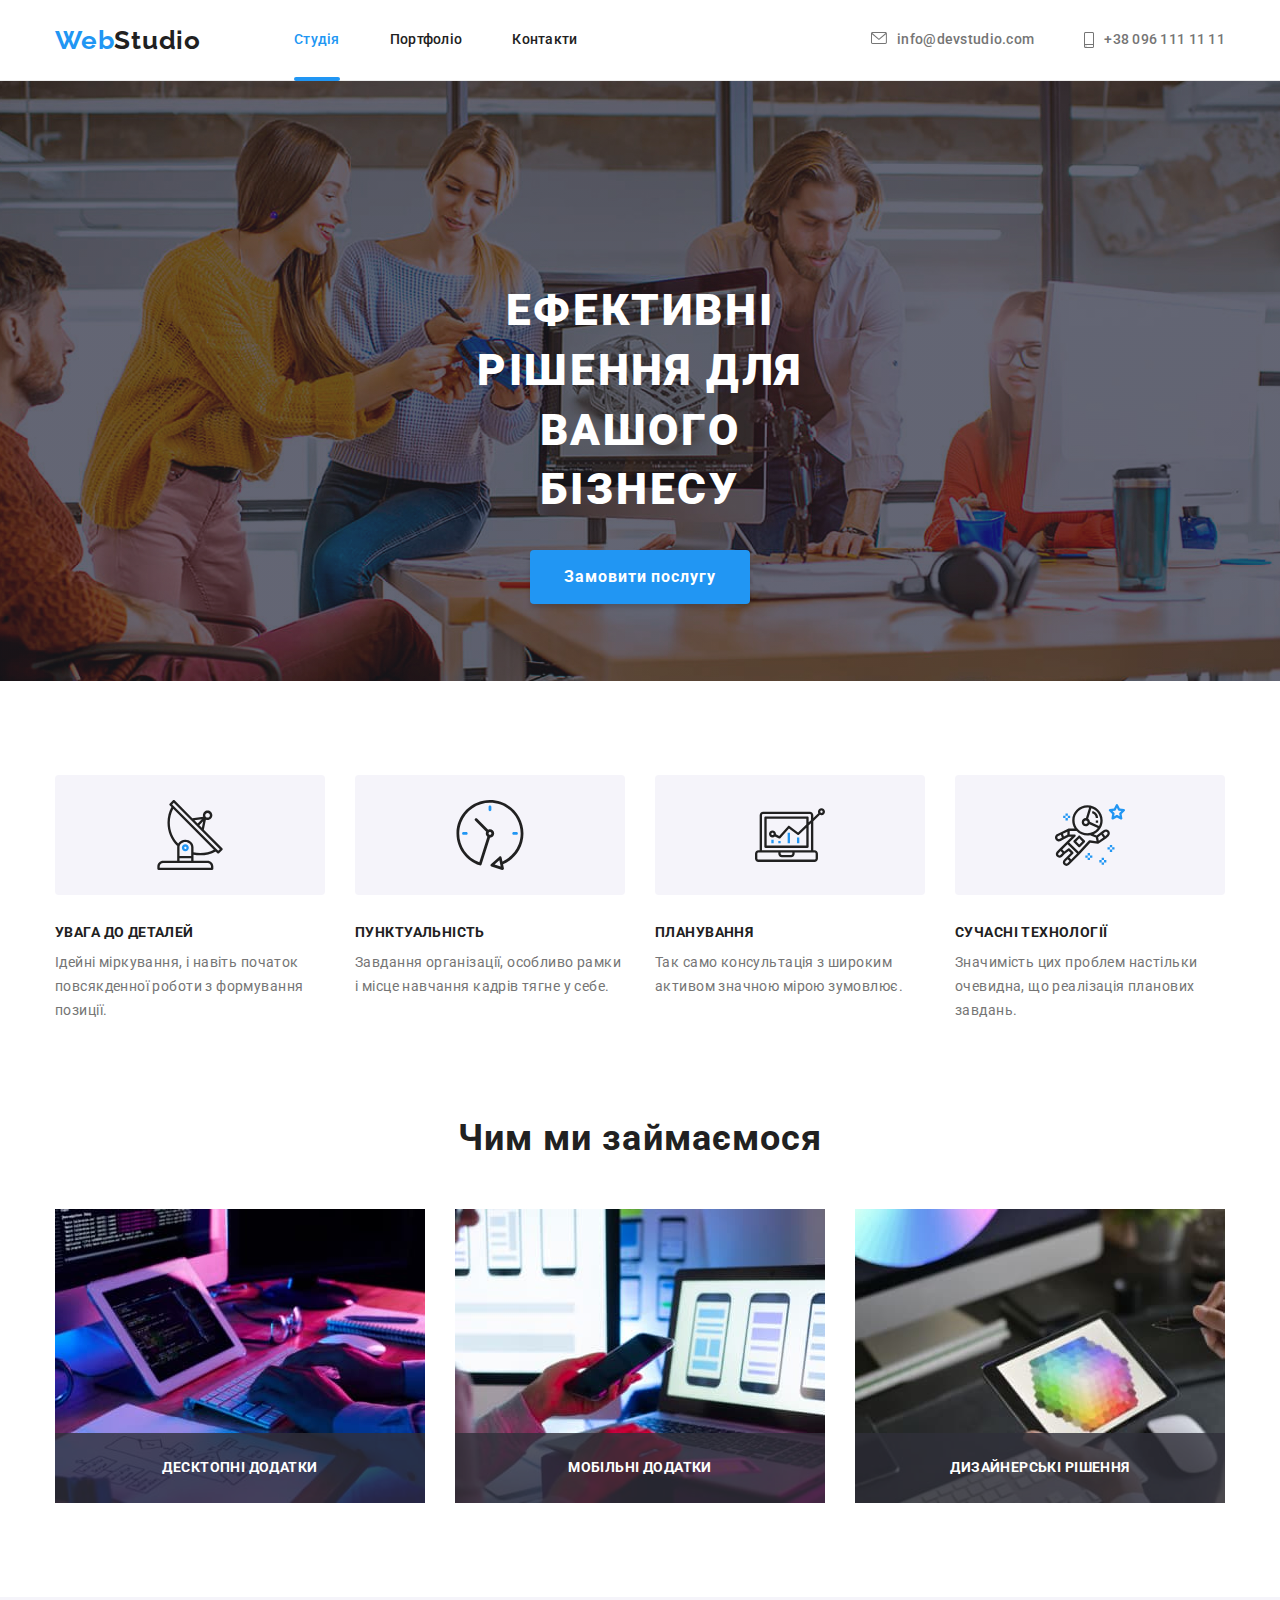
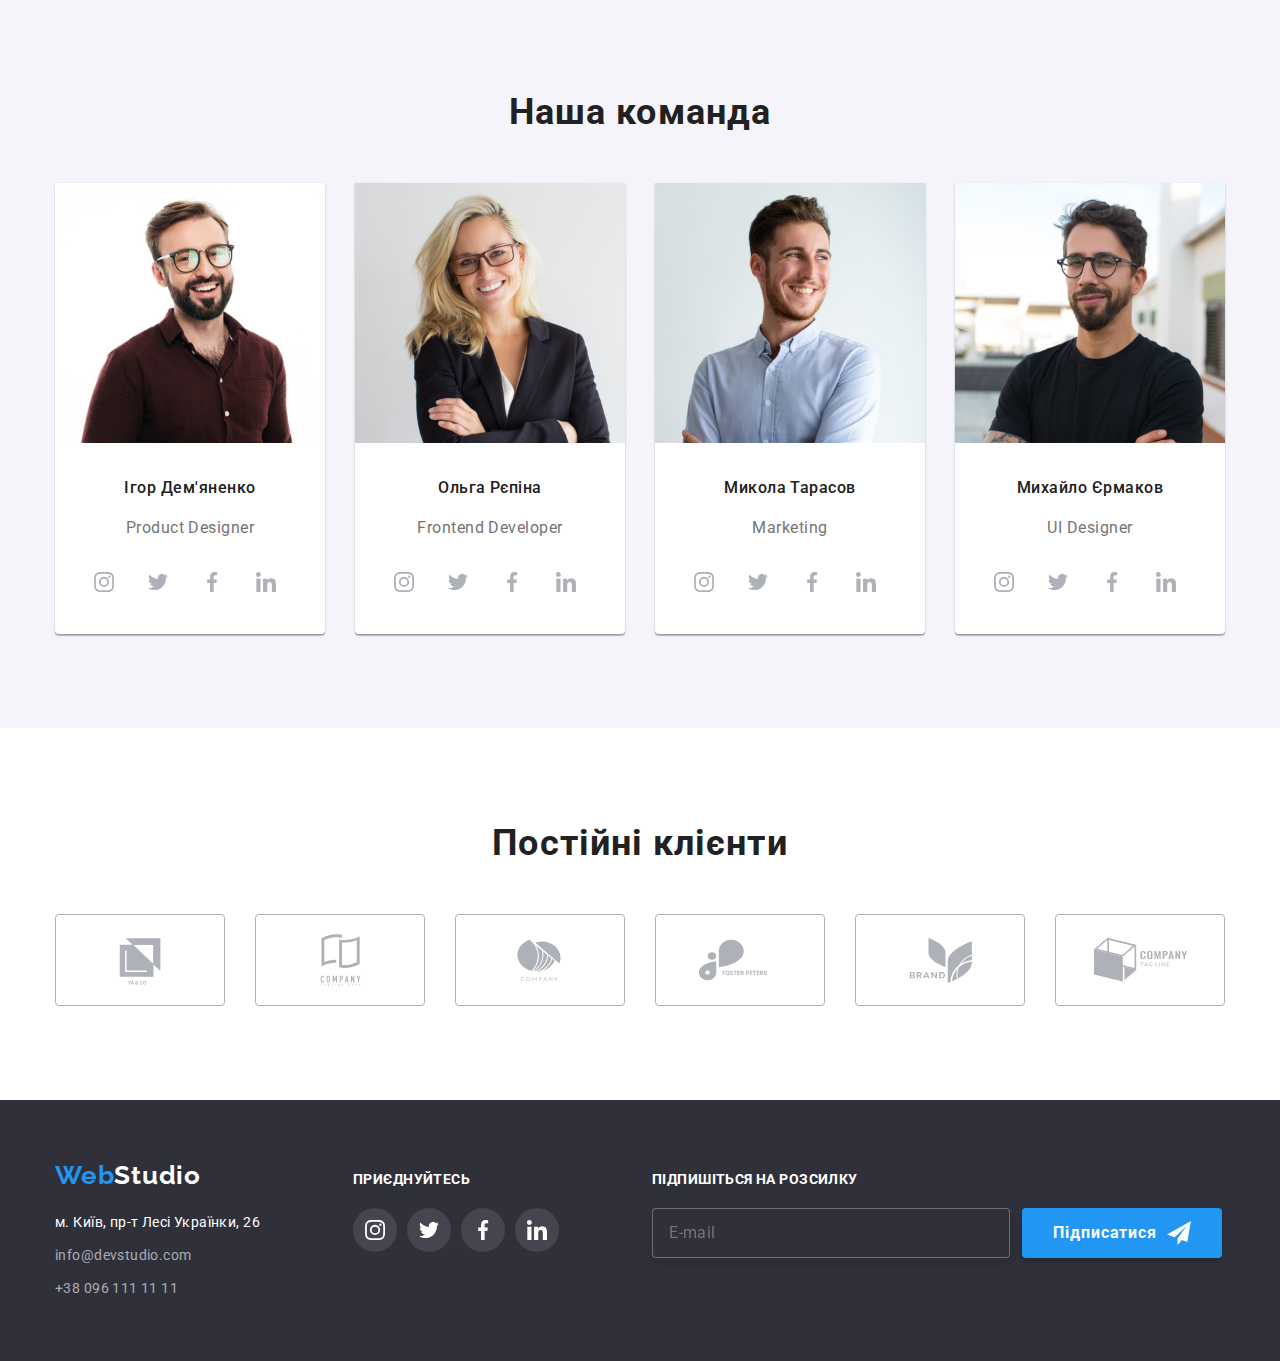
==== index.html @ 6cdb3ea4 "clone hw-06" ====
<!DOCTYPE html>
<html lang="uk">
  <head>
    <meta charset="UTF-8" />
    <meta http-equiv="X-UA-Compatible" content="IE=edge" />
    <meta name="viewport" content="width=device-width, initial-scale=1.0" />
    <title>WebStudio</title>
    <link rel="preconnect" href="https://fonts.googleapis.com" />
    <link rel="preconnect" href="https://fonts.gstatic.com" crossorigin />
    <link
      href="https://fonts.googleapis.com/css2?family=Raleway:wght@700&family=Roboto:wght@400;500;700;900&display=swap"
      rel="stylesheet"
    />
    <link
      rel="stylesheet"
      href="https://cdnjs.cloudflare.com/ajax/libs/modern-normalize/1.1.0/modern-normalize.min.css"
    />
    <link rel="stylesheet" href="./css/styles.css" />
  </head>
  <body>
    <header class="header">
      <div class="container main-nav">
        <a class="logo link" href="./index.html"
          >Web<span class="logo-header">Studio</span></a
        >
        <nav class="navigation">
          <ul class="nav-link list">
            <li class="item">
              <a class="item-link current" href="./index.html">Студія</a>
            </li>
            <li class="item">
              <a class="item-link" href="./portfolio.html">Портфоліо</a>
            </li>
            <li class="item">
              <a class="item-link" href="">Контакти</a>
            </li>
          </ul>
        </nav>
        <ul class="address-nav list">
          <li class="links">
            <a class="address-link" href="mailto:info@devstudio.com">
              <svg class="nav-icons" width="16" height="12">
                <use href="./images/icons.svg#icon-mail"></use>
              </svg>
              info@devstudio.com
            </a>
          </li>
          <li class="links">
            <a class="address-link" href="tel:+380961111111">
              <svg class="nav-icons" width="10" height="16">
                <use href="./images/icons.svg#icon-smartphone"></use>
              </svg>
              +38 096 111 11 11
            </a>
          </li>
        </ul>
      </div>
    </header>

    <main>
      <section class="hero overlay">
        <h1 class="hero-title">Ефективні рішення для вашого бізнесу</h1>
        <button data-modal-open class="button-hero" type="button">
          Замовити послугу
        </button>
      </section>

      <section class="features section">
        <div class="container">
          <ul class="features-title list">
            <li class="item icon-antenna">
              <h3 class="features-header">УВАГА ДО ДЕТАЛЕЙ</h3>
              <p>
                Ідейні міркування, і навіть початок повсякденної роботи з
                формування позиції.
              </p>
            </li>
            <li class="item icon-clock">
              <h3 class="features-header">ПУНКТУАЛЬНІСТЬ</h3>
              <p>
                Завдання організації, особливо рамки і місце навчання кадрів
                тягне у себе.
              </p>
            </li>
            <li class="item icon-diagram">
              <h3 class="features-header">ПЛАНУВАННЯ</h3>
              <p>
                Так само консультація з широким активом значною мірою зумовлює.
              </p>
            </li>
            <li class="item icon-astronaut">
              <h3 class="features-header">СУЧАСНІ ТЕХНОЛОГІЇ</h3>
              <p>
                Значимість цих проблем настільки очевидна, що реалізація
                планових завдань.
              </p>
            </li>
          </ul>
        </div>
      </section>

      <section class="about section">
        <div class="container">
          <h2 class="about-header">Чим ми займаємося</h2>
          <ul class="about-content list">
            <li class="item">
              <div class="about-thumb">
                <img
                  src="./images/about1.jpg"
                  alt="about1"
                  width="370"
                  height="294"
                />
                <div class="text-thumb">
                  <p>Десктопні додатки</p>
                </div>
              </div>
            </li>
            <li class="item">
              <div class="about-thumb">
                <img
                  src="./images/about2.jpg"
                  alt="about2"
                  width="370"
                  height="294"
                />
                <div class="text-thumb">
                  <p>Мобільні додатки</p>
                </div>
              </div>
            </li>
            <li class="item">
              <div class="about-thumb">
                <img
                  src="./images/about3.jpg"
                  alt="about3"
                  width="370"
                  height="294"
                />
                <div class="text-thumb">
                  <p>Дизайнерські рішення</p>
                </div>
              </div>
            </li>
          </ul>
        </div>
      </section>

      <section class="team section">
        <div class="container">
          <h2 class="team-header">Наша команда</h2>
          <ul class="list-team list">
            <li class="item">
              <img
                src="./images/team1.jpg"
                alt="team1"
                width="270"
                height="260"
              />
              <h3 class="team-member">Ігор Дем'яненко</h3>
              <p class="team-text" lang="en">Product Designer</p>
              <ul class="social-icons list">
                <li class="item-icon">
                  <a class="social-link link" href="">
                    <svg class="social-icon">
                      <use href="./images/icons.svg#icon-instagram"></use>
                    </svg>
                  </a>
                </li>
                <li class="item-icon">
                  <a class="social-link link" href="">
                    <svg class="social-icon">
                      <use href="./images/icons.svg#icon-twitter"></use>
                    </svg>
                  </a>
                </li>
                <li class="item-icon">
                  <a class="social-link link" href="">
                    <svg class="social-icon">
                      <use href="./images/icons.svg#icon-facebook"></use>
                    </svg>
                  </a>
                </li>
                <li class="item-icon">
                  <a class="social-link link" href="">
                    <svg class="social-icon">
                      <use href="./images/icons.svg#icon-linkedin"></use>
                    </svg>
                  </a>
                </li>
              </ul>
            </li>
            <li class="item">
              <img
                src="./images/team2.jpg"
                alt="team2"
                width="270"
                height="260"
              />
              <h3 class="team-member">Ольга Рєпіна</h3>
              <p class="team-text" lang="en">Frontend Developer</p>
              <ul class="social-icons list">
                <li class="item-icon">
                  <a class="social-link link" href="">
                    <svg class="social-icon">
                      <use href="./images/icons.svg#icon-instagram"></use>
                    </svg>
                  </a>
                </li>
                <li class="item-icon">
                  <a class="social-link link" href="">
                    <svg class="social-icon">
                      <use href="./images/icons.svg#icon-twitter"></use>
                    </svg>
                  </a>
                </li>
                <li class="item-icon">
                  <a class="social-link link" href="">
                    <svg class="social-icon">
                      <use href="./images/icons.svg#icon-facebook"></use>
                    </svg>
                  </a>
                </li>
                <li class="item-icon">
                  <a class="social-link link" href="">
                    <svg class="social-icon">
                      <use href="./images/icons.svg#icon-linkedin"></use>
                    </svg>
                  </a>
                </li>
              </ul>
            </li>
            <li class="item">
              <img
                src="./images/team3.jpg"
                alt="team3"
                width="270"
                height="260"
              />
              <h3 class="team-member">Микола Тарасов</h3>
              <p class="team-text" lang="en">Marketing</p>
              <ul class="social-icons list">
                <li class="item-icon">
                  <a class="social-link link" href="">
                    <svg class="social-icon">
                      <use href="./images/icons.svg#icon-instagram"></use>
                    </svg>
                  </a>
                </li>
                <li class="item-icon">
                  <a class="social-link link" href="">
                    <svg class="social-icon">
                      <use href="./images/icons.svg#icon-twitter"></use>
                    </svg>
                  </a>
                </li>
                <li class="item-icon">
                  <a class="social-link link" href="">
                    <svg class="social-icon">
                      <use href="./images/icons.svg#icon-facebook"></use>
                    </svg>
                  </a>
                </li>
                <li class="item-icon">
                  <a class="social-link link" href="">
                    <svg class="social-icon">
                      <use href="./images/icons.svg#icon-linkedin"></use>
                    </svg>
                  </a>
                </li>
              </ul>
            </li>
            <li class="item">
              <img
                src="./images/team4.jpg"
                alt="team4"
                width="270"
                height="260"
              />
              <h3 class="team-member">Михайло Єрмаков</h3>
              <p class="team-text" lang="en">UI Designer</p>
              <ul class="social-icons list">
                <li class="item-icon">
                  <a class="social-link link" href="">
                    <svg class="social-icon">
                      <use href="./images/icons.svg#icon-instagram"></use>
                    </svg>
                  </a>
                </li>
                <li class="item-icon">
                  <a class="social-link link" href="">
                    <svg class="social-icon">
                      <use href="./images/icons.svg#icon-twitter"></use>
                    </svg>
                  </a>
                </li>
                <li class="item-icon">
                  <a class="social-link link" href="">
                    <svg class="social-icon">
                      <use href="./images/icons.svg#icon-facebook"></use>
                    </svg>
                  </a>
                </li>
                <li class="item-icon">
                  <a class="social-link link" href="">
                    <svg class="social-icon">
                      <use href="./images/icons.svg#icon-linkedin"></use>
                    </svg>
                  </a>
                </li>
              </ul>
            </li>
          </ul>
        </div>
      </section>

      <section class="clients section">
        <div class="container">
          <h2 class="clients-header">Постійні клієнти</h2>
          <ul class="list-clients list">
            <li class="item">
              <a class="link" href="">
                <svg class="clients-icon">
                  <use
                    class="icon"
                    href="./images/icons.svg#icon-client-1"
                  ></use>
                </svg>
              </a>
            </li>
            <li class="item">
              <a class="link" href="">
                <svg class="clients-icon">
                  <use href="./images/icons.svg#icon-client-2"></use>
                </svg>
              </a>
            </li>
            <li class="item">
              <a class="link" href="">
                <svg class="clients-icon">
                  <use href="./images/icons.svg#icon-client-3"></use>
                </svg>
              </a>
            </li>
            <li class="item">
              <a class="link" href="">
                <svg class="clients-icon">
                  <use href="./images/icons.svg#icon-client-4"></use>
                </svg>
              </a>
            </li>
            <li class="item">
              <a class="link" href="">
                <svg class="clients-icon">
                  <use href="./images/icons.svg#icon-client-5"></use>
                </svg>
              </a>
            </li>
            <li class="item">
              <a class="link" href="">
                <svg class="clients-icon">
                  <use href="./images/icons.svg#icon-client-6"></use>
                </svg>
              </a>
            </li>
          </ul>
        </div>
      </section>
    </main>

    <footer class="footer">
      <div class="container">
        <div class="firstline">
          <a class="logo link" href="./index.html"
            >Web<span class="logo-footer">Studio</span></a
          >

          <address>
            <ul class="address list">
              <li>
                <a
                  class="map link"
                  href="https://goo.gl/maps/NC1zKb1JeW3Aia6b8"
                  target="_blank"
                  rel="noreferrer noopener"
                  >м. Київ, пр-т Лесі Українки, 26</a
                >
              </li>
              <li class="item">
                <a class="mail-footer link" href="mailto:info@devstudio.com"
                  >info@devstudio.com</a
                >
              </li>
              <li>
                <a class="tel-footer link" href="tel:+380961111111"
                  >+38 096 111 11 11</a
                >
              </li>
            </ul>
          </address>
        </div>

        <div class="secondline">
          <h3 class="title">приєднуйтесь</h3>
          <ul class="join-lists list">
            <li class="join-li">
              <a class="join-links" href="#">
                <svg class="join-icons" width="20" height="20">
                  <use href="./images/icons.svg#icon-instagram"></use>
                </svg>
              </a>
            </li>
            <li class="join-li">
              <a class="join-links" href="#">
                <svg class="join-icons" width="20" height="20">
                  <use href="./images/icons.svg#icon-twitter"></use>
                </svg>
              </a>
            </li>
            <li class="join-li">
              <a class="join-links" href="#">
                <svg class="join-icons" width="20" height="20">
                  <use href="./images/icons.svg#icon-facebook"></use>
                </svg>
              </a>
            </li>
            <li class="join-li">
              <a class="join-links" href="#">
                <svg class="join-icons" width="20" height="20">
                  <use href="./images/icons.svg#icon-linkedin"></use>
                </svg>
              </a>
            </li>
          </ul>
        </div>

        <div class="thirdline">
          <h3 class="title">Підпишіться на розсилку</h3>
          <form name="form-subscribe" class="form-subscribe">
            <label class="subscribe-label">
              <input
                name="subscribe-email"
                type="email"
                placeholder="E-mail"
                class="subscribe-input"
              />
              <button type="submit" class="subscribe-button">
                Підписатися
                <svg class="subscribe-icon" width="24" height="24">
                  <use href="./images/icons.svg#icon-telegram"></use>
                </svg>
              </button>
            </label>
          </form>
        </div>
      </div>
    </footer>

    <div data-modal class="backdrop is-hidden">
      <div class="modal">
        <button data-modal-close class="modal-button-close">
          <svg class="icon-close" width="18" height="18">
            <use href="./images/icons.svg#icon-close"></use>
          </svg>
        </button>

        <form name="form-buy" class="modal-form">
          <p class="form-title">Залиште свої дані, ми вам передзвонимо</p>
          <div class="form-field">
            <label for="user-name" class="modal-label">Ім'я</label>
            <input
              name="user-name"
              id="user-name"
              type="text"
              class="modal-input"
            />
            <svg class="icon">
              <use href="./images/icons.svg#icon-name"></use>
            </svg>
          </div>

          <div class="form-field">
            <label for="user-tel" class="modal-label">Телефон</label>
            <input
              name="user-tel"
              id="user-tel"
              type="tel"
              class="modal-input"
            />
            <svg class="icon">
              <use href="./images/icons.svg#icon-tel"></use>
            </svg>
          </div>

          <div class="form-field">
            <label for="user-email" class="modal-label">Пошта</label>
            <input
              name="user-email"
              id="user-email"
              type="email"
              class="modal-input"
            />
            <svg class="icon">
              <use href="./images/icons.svg#icon-email"></use>
            </svg>
          </div>

          <label for="user-text" class="modal-label">Коментар</label>
          <textarea
            name="user-text"
            id="user-text"
            placeholder="Введіть текст"
            class="modal-textarea"
          ></textarea>

          <label class="label-checkbox">
            <input
              type="checkbox"
              name="modal-checkbox"
              class="modal-checkbox"
            />
            <svg class="icon-checkbox">
              <use href="./images/icons.svg#icon-check"></use>
            </svg>
            Погоджуюся з розсилкою та приймаю
            <a class="link-checkbox" href="">Умови договору</a>
          </label>

          <button type="submit" class="modal-button">Відправити</button>
        </form>
      </div>
    </div>
    <script src="./js/modal.js"></script>
  </body>
</html>
---- css/styles.css ----
:root {
  --primary-text-color: #757575;
  --secondary-text-color: #212121;
  --accent-color: #2196f3;
  --primary-bg-color: #2f303a;
  --clients-icon-color: #afb1b8;
}
/* цвет основного текста #757575; */
/* вторичный цвет текста #212121; */
/* белый цвет #FFFFFF; */
/* акцент background: #2196F3; */
/* цвет фона background: #2F303A; */
/* цвет фона background: #F5F5F5; */
/* transparent - безцветная */

body {
  color: var(--primary-text-color);
  font-family: "Roboto", sans-serif;
}

h1,
h2,
h3,
p {
  margin-top: 0;
  margin-bottom: 0;
}

img {
  display: block;
  width: 100%;
  height: auto;
}

.visually-hidden {
  position: absolute;
  white-space: nowrap;
  width: 1px;
  height: 1px;
  overflow: hidden;
  border: 0;
  padding: 0;
  clip: rect(0 0 0 0);
  clip-path: inset(50%);
  margin: -1px;
}

/*  class container может оборачивать как всю страницу так и секции и div */
.container {
  width: 1200px;
  padding-left: 15px;
  padding-right: 15px;
  margin-left: auto;
  margin-right: auto;
}

/* если ширина контейнера увеличиться, ширина элемента подстроиться авто */
/* .flex-element {
  width: calc((100% - 60px) / 3);
  margin-right: 30px;
  margin-bottom: 30px;
} */

/* Если есть фон - этот вариант
.flex-element {
  width: 370px;
  margin-right: 30px;
  margin-bottom: 30px;
} */

/* .flex-element:nth-child(3n) {
  margin-right: 0;
}

.flex-element:nth-last-child(-n + 3){
  margin-bottom: 0;
} */

.section {
  padding-top: 0;
  padding-bottom: 94px;
}

/* убирает точки в списке - list-style, margin padding - убирают отступы по умолчанию у браузера  */
.list {
  margin: 0;
  padding: 0;
  list-style: none;
}

/* убирает подчеркивание ссылки text-decoration: none */
/* text-decoration: none | underline | line-through | overline */

.link {
  text-decoration: none;
}

/* Header */

.header {
  border-bottom: 1px solid #ececec;
  margin-left: auto;
  margin-right: auto;
}

.main-nav {
  display: flex;
  align-items: center;
}

/* стиль лого WebStudio */
.logo {
  font-family: "Raleway", cursive;
  font-weight: 700;
  font-size: 26px;
  line-height: 1.19;
  letter-spacing: 0.03em;
  color: var(--accent-color);
}

.logo-header {
  color: #212121;
}
.logo-footer {
  color: #ffffff;
}

/* навигация header */
.navigation {
  font-weight: 500;
  font-size: 14px;
  line-height: 1.14;
  letter-spacing: 0.02em;
  color: var(--secondary-text-color);
}

.nav-link {
  display: flex;
  margin-left: 93px;
}

/* Вариант 1 */
/* .nav-link .item {
  margin-right: 50px;
}

.nav-link .item:last-child {
  margin-right: 0;
} */

/* Вариант 2 */
.nav-link .item:not(:last-child) {
  margin-right: 50px;
}

.item-link {
  position: relative;
  text-decoration: none;
  font-weight: 500;
  line-height: 1.14;
  letter-spacing: 0.02em;
  display: block;
  padding-top: 32px;
  padding-bottom: 32px;

  color: var(--secondary-text-color);
  transition: color 250ms cubic-bezier(0.4, 0, 0.2, 1);
}

.item-link:hover,
.item-link:focus {
  color: var(--accent-color);
}

.item-link.current {
  color: var(--accent-color);
}

.item-link.current::after {
  content: "";
  position: absolute;
  bottom: -1px;
  left: 0;
  width: 100%;
  height: 4px;
  background-color: var(--accent-color);
  border-radius: 2px;
}

.address-nav {
  display: flex;
  margin-left: auto;
  align-items: center;
}

.address-nav .links {
  display: flex;
  align-items: center;
}

.address-nav .links:not(:last-child) {
  margin-right: 50px;
}

.header .address-link {
  display: flex;
  font-weight: 500;
  font-size: 14px;
  line-height: 1.14;
  letter-spacing: 0.02em;
  color: var(--primary-text-color);
  text-decoration: none;
  list-style: none;
  padding-top: 32px;
  padding-bottom: 32px;

  transition: color 250ms cubic-bezier(0.4, 0, 0.2, 1);
}

.header .address-link:hover,
.header .address-link:focus {
  color: var(--accent-color);
}

.address-link:hover .nav-icons,
.address-link:focus .nav-icons {
  fill: var(--accent-color);
}

.nav-icons {
  margin-right: 10px;
  fill: var(--primary-text-color);
}

/* Main 1pg*/

/* Hero */
.hero {
  text-align: center;
  padding-top: 200px;
  padding-bottom: 280px;
  padding-left: 452px;
  padding-right: 452px;

  /* background: var(--primary-bg-color); */
}

.overlay {
  max-width: 1600px;
  height: 600px;
  margin-left: auto;
  margin-right: auto;
  text-align: center;
  background-image: linear-gradient(
      to right,
      rgba(47, 48, 58, 0.4),
      rgba(47, 48, 58, 0.4)
    ),
    url("../images/hero-img.jpg");
  background-color: #c4c4c4;
  background-repeat: no-repeat;
  background-position: center;
  background-size: cover;
}

.hero-title {
  margin-top: 0;
  margin-bottom: 30px;

  font-weight: 900;
  font-size: 44px;
  line-height: 1.36;
  letter-spacing: 0.06em;
  text-transform: uppercase;
  color: #ffffff;
}

.button-hero {
  display: inline-block;
  padding: 10px 32px;

  font-weight: 700;
  font-size: 16px;
  line-height: 1.88;

  text-align: center;
  letter-spacing: 0.06em;
  color: #ffffff;
  background: var(--accent-color);
  box-shadow: 0px 4px 4px rgba(0, 0, 0, 0.15);
  border-radius: 4px;
  border-color: transparent;
  cursor: pointer;
}

.button-hero:active {
  background: #188ce8;
}

.features {
  padding-top: 94px;
  margin-left: auto;
  margin-right: auto;
}

.features-title {
  display: flex;
}

.features-title .item {
  width: 270px;
  margin-right: 30px;
}

.features-title .item::before {
  display: block;
  content: "";
  height: 120px;
  background-repeat: no-repeat;
  background-size: 70px 70px;
  background-position: center;
  background-color: #f5f4fa;
  border-radius: 4px;
  margin-bottom: 30px;
}

.icon-antenna::before {
  background-image: url(../images/antenna.svg);
}

.icon-clock::before {
  background-image: url(../images/clock.svg);
}

.icon-diagram::before {
  background-image: url(../images/diagram.svg);
}

.icon-astronaut::before {
  background-image: url(../images/astronaut.svg);
}

.features-title .item:nth-child(4n) {
  margin-right: 0;
}

.features .features-title {
  font-size: 14px;
  line-height: 1.71;
  letter-spacing: 0.03em;
  color: var(--primary-text-color);
}

.features-title .features-header {
  font-weight: 700;
  font-size: 14px;
  line-height: 1.14;
  letter-spacing: 0.03em;
  text-transform: uppercase;
  color: var(--secondary-text-color);

  margin-bottom: 10px;
}

.about {
  margin-left: auto;
  margin-right: auto;
}

.about .about-header {
  font-weight: 700;
  font-size: 36px;
  line-height: 1.17;
  text-align: center;
  letter-spacing: 0.03em;
  color: var(--secondary-text-color);

  margin-bottom: 50px;
}

.about-content {
  display: flex;
}

.about-content .item {
  margin-right: 30px;
}

.about-content .item:nth-child(3n) {
  margin-right: 0;
}

.about-thumb {
  position: relative;
}

.about-thumb .text-thumb {
  position: absolute;
  left: 0;
  bottom: 0;
  width: 100%;
  height: 70px;

  display: flex;
  justify-content: center;
  align-items: center;

  font-weight: 700;
  font-size: 14px;
  line-height: 1.14;
  /* text-align: center; */
  letter-spacing: 0.03em;
  text-transform: uppercase;
  background: rgba(47, 48, 58, 0.8);
  color: #ffffff;
}

.team {
  background: #f5f4fa;
  margin-left: auto;
  margin-right: auto;
}

.team .team-header {
  font-weight: 700;
  font-size: 36px;
  line-height: 1.17;
  text-align: center;
  letter-spacing: 0.03em;
  color: var(--secondary-text-color);

  padding-top: 94px;
  margin-bottom: 50px;
}

.list-team {
  display: flex;

  font-size: 16px;
  line-height: 1.9;
  letter-spacing: 0.03em;
  color: var(--primary-text-color);

  text-align: center;
}

.list-team .item {
  margin-right: 30px;
  margin-left: 0;

  background: #ffffff;
  box-shadow: 0px 1px 3px rgba(0, 0, 0, 0.12), 0px 1px 1px rgba(0, 0, 0, 0.14),
    0px 2px 1px rgba(0, 0, 0, 0.2);
  border-radius: 0px 0px 4px 4px;
}

.list-team .item:nth-child(4n) {
  margin-right: 0;
}

.list-team .team-member {
  font-weight: 500;
  font-size: 16px;
  line-height: 1.9;
  letter-spacing: 0.03em;
  color: var(--secondary-text-color);

  margin-top: 30px;
  margin-bottom: 10px;
}

.team-text {
  margin-bottom: 16px;
}

.social-icons {
  display: flex;
  justify-content: center;
  padding-bottom: 30px;
}

.social-icons .item-icon {
  width: 44px;
  height: 44px;
  margin-right: 10px;
  background-color: #ffffff;
  border-radius: 50%;

  transition: background-color 250ms cubic-bezier(0.4, 0, 0.2, 1);
}

.social-icons .item-icon:hover {
  background-color: var(--accent-color);
}

.social-icons .social-link {
  display: flex;
  align-items: center;
  justify-content: center;
  width: 100%;
  height: 100%;
}

.social-link:hover .social-icon {
  fill: #ffffff;
}

.social-icon {
  width: 20px;
  height: 20px;
  fill: var(--clients-icon-color);
}

.social-icons .item:last-child {
  margin-right: 0;
}

/* Наши клиенты */

.clients {
  margin-left: auto;
  margin-right: auto;
}

.clients-header {
  font-weight: 700;
  font-size: 36px;
  line-height: 1.17;
  text-align: center;
  letter-spacing: 0.03em;
  color: var(--secondary-text-color);

  padding-top: 94px;
  margin-bottom: 50px;
}

.list-clients {
  display: flex;
  text-align: center;
  justify-content: center;
}

.list-clients .item {
  display: block;

  margin-right: 30px;
}

/* .list-clients .item:hover {
  fill: var(--accent-color);
} */

.list-clients .item:nth-child(6n) {
  margin-right: 0px;
}

.clients-icon {
  width: 106px;
  height: 60px;
  text-align: center;
  fill: var(--clients-icon-color);

  transition: fill 250ms cubic-bezier(0.4, 0, 0.2, 1);
}

.list-clients .link {
  display: block;
  width: 170px;
  height: 92px;
  border: 1px solid var(--clients-icon-color);
  border-radius: 4px;
  padding: 16px 32px;

  transition: border 250ms cubic-bezier(0.4, 0, 0.2, 1);
}

.list-clients .link:hover {
  border: 1px solid var(--accent-color);
}

.list-clients .link:hover .clients-icon {
  fill: var(--accent-color);
}

/* Footer */
.footer {
  background: var(--primary-bg-color);

  padding-top: 60px;
  padding-bottom: 60px;
  margin-left: auto;
  margin-right: auto;
}

.address {
  margin-top: 20px;
}

.address .item {
  margin-top: 9px;
  margin-bottom: 9px;
}

.map {
  font-style: normal;
  font-size: 14px;
  line-height: 1.71;
  letter-spacing: 0.03em;
  color: #ffffff;
}

.map:hover,
.map:focus {
  color: #ffffff;
}

.mail-footer {
  font-style: normal;
  font-size: 14px;
  line-height: 1.71;
  letter-spacing: 0.03em;
  color: rgba(255, 255, 255, 0.6);

  transition: color 250ms cubic-bezier(0.4, 0, 0.2, 1);
}

.mail-footer:hover,
.mail-footer:focus {
  color: var(--accent-color);
}

.tel-footer {
  font-style: normal;
  font-size: 14px;
  line-height: 1.71;
  letter-spacing: 0.03em;
  color: rgba(255, 255, 255, 0.6);

  transition: color 250ms cubic-bezier(0.4, 0, 0.2, 1);
}

.tel-footer:hover,
.tel-footer:focus {
  color: var(--accent-color);
}

.footer .container {
  display: flex;
}

.secondline {
  display: block;
  margin-left: 93px;
  margin-top: 0;
  padding-top: 12px;
}

.secondline .title {
  display: flex;
  font-size: 14px;
  line-height: 1.14;
  letter-spacing: 0.03em;
  text-transform: uppercase;
  color: #ffffff;
  margin-bottom: 20px;
}

.join-lists {
  display: flex;
}

.join-li:not(:last-child) {
  margin-right: 10px;
}

.join-links {
  display: flex;
  width: 44px;
  height: 44px;
  border-radius: 50px;
  padding: 12px;
  background-color: rgba(255, 255, 255, 0.1);

  transition: background-color 250ms cubic-bezier(0.4, 0, 0.2, 1);
}

.join-links:hover,
.join-links:focus {
  background-color: var(--accent-color);
}

.join-icons {
  fill: #ffffff;
}

.thirdline {
  display: block;
  margin-left: 93px;
  padding-top: 12px;
}

.thirdline .title {
  display: flex;
  font-size: 14px;
  line-height: 1.14;
  letter-spacing: 0.03em;
  text-transform: uppercase;
  color: #ffffff;
  margin-bottom: 20px;
}

.form-subscribe {
}

.subscribe-label {
  display: flex;
  align-items: center;
}

.subscribe-input {
  display: flex;
  align-items: center;
  font-size: 16px;
  width: 358px;
  height: 50px;
  padding: 15px 16px;
  margin-right: 12px;
  line-height: 1.25;
  letter-spacing: 0.03em;

  border: 1px solid rgba(255, 255, 255, 0.3);
  filter: drop-shadow(0px 4px 4px rgba(0, 0, 0, 0.15));
  border-radius: 4px;
  outline: none;

  background-color: var(--primary-bg-color);
  color: rgba(255, 255, 255, 0.6);
}

.subscribe-button {
  display: flex;
  justify-content: center;
  align-items: center;
  width: 200px;
  height: 50px;
  padding: 0;
  border: 0;

  font-weight: 700;
  font-size: 16px;
  line-height: 1.88;
  letter-spacing: 0.06em;
  color: #ffffff;
  background-color: var(--accent-color);
  box-shadow: 0px 4px 4px rgba(0, 0, 0, 0.15);
  border-radius: 4px;
  cursor: pointer;
}

.subscribe-icon {
  fill: #fff;
  margin-left: 10px;
}

/* Portfolio */

/* Main */

.main-portfolio {
  padding-top: 94px;
}

.nav-portfolio {
  /* display: flex; */
  /* align-items: center; */
}

.nav-buttons {
  display: flex;
  text-align: center;
  justify-content: center;
  margin-bottom: 50px;
  cursor: pointer;
}

.nav-buttons .item:not(:last-child) {
  margin-right: 8px;
}

.buttons-portfolio {
  font-weight: 500;
  font-style: normal;
  font-size: 16px;
  line-height: 1.63;
  text-align: center;
  letter-spacing: 0.03em;
  background-color: #f5f4fa;

  padding: 6px 22px;
  border-radius: 4px;
  border-color: transparent;

  transition: background-color 250ms cubic-bezier(0.4, 0, 0.2, 1);
  cursor: pointer;
}

.buttons-portfolio:hover,
.buttons-portfolio:focus {
  color: #ffffff;
  background-color: var(--accent-color);
  box-shadow: 0px 3px 1px rgba(0, 0, 0, 0.1), 0px 1px 2px rgba(0, 0, 0, 0.08),
    0px 2px 2px rgba(0, 0, 0, 0.12);
}

.project-portfolio {
}

.flex-container {
  display: flex;
  flex-wrap: wrap;
  margin: -15px;
}

.flex-element {
  width: 370px;
  margin: 15px;

  background: #ffffff;
  border: 1px solid #eeeeee;
}

.link-portfolio {
  display: block;
  font-size: 16px;
  line-height: 1.88;
  letter-spacing: 0.03em;
  color: var(--primary-text-color);
}

.link-portfolio:hover,
.link-portfolio:focus {
  box-shadow: 0px 1px 1px rgba(0, 0, 0, 0.12), 0px 4px 4px rgba(0, 0, 0, 0.06),
    1px 4px 6px rgba(0, 0, 0, 0.16);
}

.link-portfolio:hover .product-text,
.link-portfolio:focus .product-text {
  transform: translateY(0%);
  opacity: 1;
}

.product-text {
  position: absolute;
  width: 100%;
  height: 100%;
  top: 0;
  left: 0;

  display: inline-block;
  font-size: 18px;
  line-height: 1.6;
  letter-spacing: 0.03em;
  padding: 63px 24px;
  color: #ffffff;
  background-color: rgba(33, 150, 243, 0.9);

  transform: translateY(100%);
  opacity: 0;
  /* transition: transform 250ms cubic-bezier(0.4, 0, 0.2, 1) 0ms,
    opacity 250ms cubic-bezier(0.4, 0, 0.2, 1) 0ms; */

  /* Параметры перехода */
  transition-property: transform, opacity;
  transition-duration: 250ms, 250ms;
  transition-timing-function: cubic-bezier(0.4, 0, 0.2, 1),
    cubic-bezier(0.4, 0, 0.2, 1);
  transition-delay: 0ms, 0ms;
}

.product-thumb {
  position: relative;
  overflow: hidden;
}

.product-thumb::before {
  content: "";
  position: absolute;
  width: 100%;
  height: 100%;

  display: inline-block;

  opacity: 0;
}

.header-project {
  font-weight: 700;
  font-size: 18px;
  line-height: 2;
  letter-spacing: 0.06em;
  color: var(--secondary-text-color);

  margin-top: 20px;
  margin-bottom: 0px;
  padding-left: 24px;
}

.text-project {
  margin-top: 4px;
  padding-bottom: 20px;
  padding-left: 24px;
}

.backdrop {
  position: fixed;
  top: 0;
  left: 0;
  width: 100%;
  height: 100%;

  background-color: rgba(0, 0, 0, 0.2);
  opacity: 1;
  transition: opacity;
  transition-duration: 250ms;
  transition-timing-function: cubic-bezier(0.4, 0, 0.2, 1);
  transition-delay: 0ms;
}

.backdrop.is-hidden {
  opacity: 0;
  pointer-events: none;
}

.backdrop.is-hidden .modal {
  transform: translate(-50%, -50%) scale(0.7);
}

.modal {
  position: absolute;
  top: 50%;
  left: 50%;

  width: 528px;

  background-color: #ffffff;
  box-shadow: 0px 1px 3px rgba(0, 0, 0, 0.12), 0px 1px 1px rgba(0, 0, 0, 0.14),
    0px 2px 1px rgba(0, 0, 0, 0.2);
  border-radius: 4px;

  transform: translate(-50%, -50%) scale(1);
  transition: transform 250ms cubic-bezier(0.4, 0, 0.2, 1) 0ms;

  /* transition-property: transform, opacity;
  transition-duration: 250ms, 250ms;
  transition-timing-function: cubic-bezier(0.4, 0, 0.2, 1),
    cubic-bezier(0.4, 0, 0.2, 1);
  transition-delay: 0ms, 0ms; */
}

.modal-button-close {
  display: inline-block;
  position: absolute;

  right: 8px;
  top: 8px;
  padding: 5px;

  width: 30px;
  height: 30px;

  border-radius: 50%;
  border: 1px solid rgba(0, 0, 0, 0.1);
  background: #ffffff;
  cursor: pointer;
}

.icon-close {
  fill: #000000;
  transition: fill 250ms cubic-bezier(0.4, 0, 0.2, 1) 0ms;
}

.modal-button-close:hover .icon-close {
  fill: var(--accent-color);
}

.modal-form {
  /* position: absolute; */

  width: 100%;
  height: 100%;
  padding: 40px;
}

.form-title {
  font-weight: 700;
  font-size: 20px;
  line-height: 1.15;
  text-align: center;
  letter-spacing: 0.03em;

  margin-bottom: 12px;

  color: var(--secondary-text-color);
}

.form-field {
  position: relative;
}

/* .form-field:focus-within .icon {
  background-color: var(--accent-color);
} */

.modal-label {
  display: inline-block;
  margin-bottom: 4px;
  width: 100%;

  font-size: 12px;
  line-height: 1.17;
  letter-spacing: 0.01em;
  color: var(--primary-text-color);
}

.modal-input {
  display: flex;
  /* justify-content: center; */

  font-size: 12px;
  line-height: 1.17;
  letter-spacing: 0.01em;
  color: var(--primary-text-color);

  width: 100%;
  height: 40px;
  padding: 12px 12px 12px 42px;
  margin-bottom: 10px;

  border: 1px solid rgba(33, 33, 33, 0.2);
  border-radius: 4px;
  transition: border 250ms cubic-bezier(0.4, 0, 0.2, 1) 0ms;
}

.modal-input:focus {
  border: 1px solid var(--accent-color);
  outline: none;
}

.modal-input:focus + .icon {
  fill: var(--accent-color);
}

.icon {
  position: absolute;
  bottom: 11px;
  left: 12px;

  display: inline-block;
  width: 18px;
  height: 18px;

  color: var(--secondary-text-color);
  transition: fill 250ms cubic-bezier(0.4, 0, 0.2, 1) 0ms;
}

.modal-textarea {
  width: 100%;
  height: 120px;
  resize: none;
  padding: 12px 16px;
  margin-bottom: 20px;

  font-size: 12px;
  line-height: 1.17;
  letter-spacing: 0.01em;
  color: var(--primary-text-color);

  border: 1px solid rgba(33, 33, 33, 0.2);
  border-radius: 4px;
  transition: border 250ms cubic-bezier(0.4, 0, 0.2, 1) 0ms;
}

.modal-textarea:focus {
  border: 1px solid var(--accent-color);
  outline: none;
}

.modal-textarea::placeholder {
  color: rgba(117, 117, 117, 0.5);
}

.label-checkbox {
  display: flex;
  justify-content: center;
  align-items: center;
  margin-bottom: 30px;
  font-size: 14px;
  line-height: 1.71;
  letter-spacing: 0.03em;

  color: var(--primary-text-color);
}

.icon-checkbox {
  display: inline-block;
  width: 16px;
  height: 15px;
  margin-right: 7px;

  border-radius: 2px;
  border: 2px solid #212121;
}

.modal-checkbox:checked + .icon-checkbox {
  border-color: var(--accent-color);
  background-color: var(--accent-color);

  /* background-color: #fff;
  background-image: ;
  background-size: contain;
  background-origin: border-box; */
}

.modal-checkbox {
  position: absolute;
  white-space: nowrap;
  width: 1px;
  height: 1px;
  overflow: hidden;
  border: 0;
  padding: 0;
  clip: rect(0 0 0 0);
  clip-path: inset(50%);
  margin: -1px;

  /* -webkit-appearance: none;
  -moz-appearance: none;
  appearance: none; */
}

.link-checkbox {
  margin-left: 5px;
  color: var(--accent-color);
}

.modal-button {
  display: flex;
  justify-content: center;
  align-items: center;
  width: 200px;
  height: 50px;
  margin-left: auto;
  margin-right: auto;
  padding: 0;
  border: 0;

  font-weight: 700;
  font-size: 16px;
  line-height: 1.88;
  letter-spacing: 0.06em;
  color: #ffffff;
  background-color: var(--accent-color);
  box-shadow: 0px 4px 4px rgba(0, 0, 0, 0.15);
  border-radius: 4px;
  cursor: pointer;
}

.modal-button:active {
  background-color: #188ce8;
}
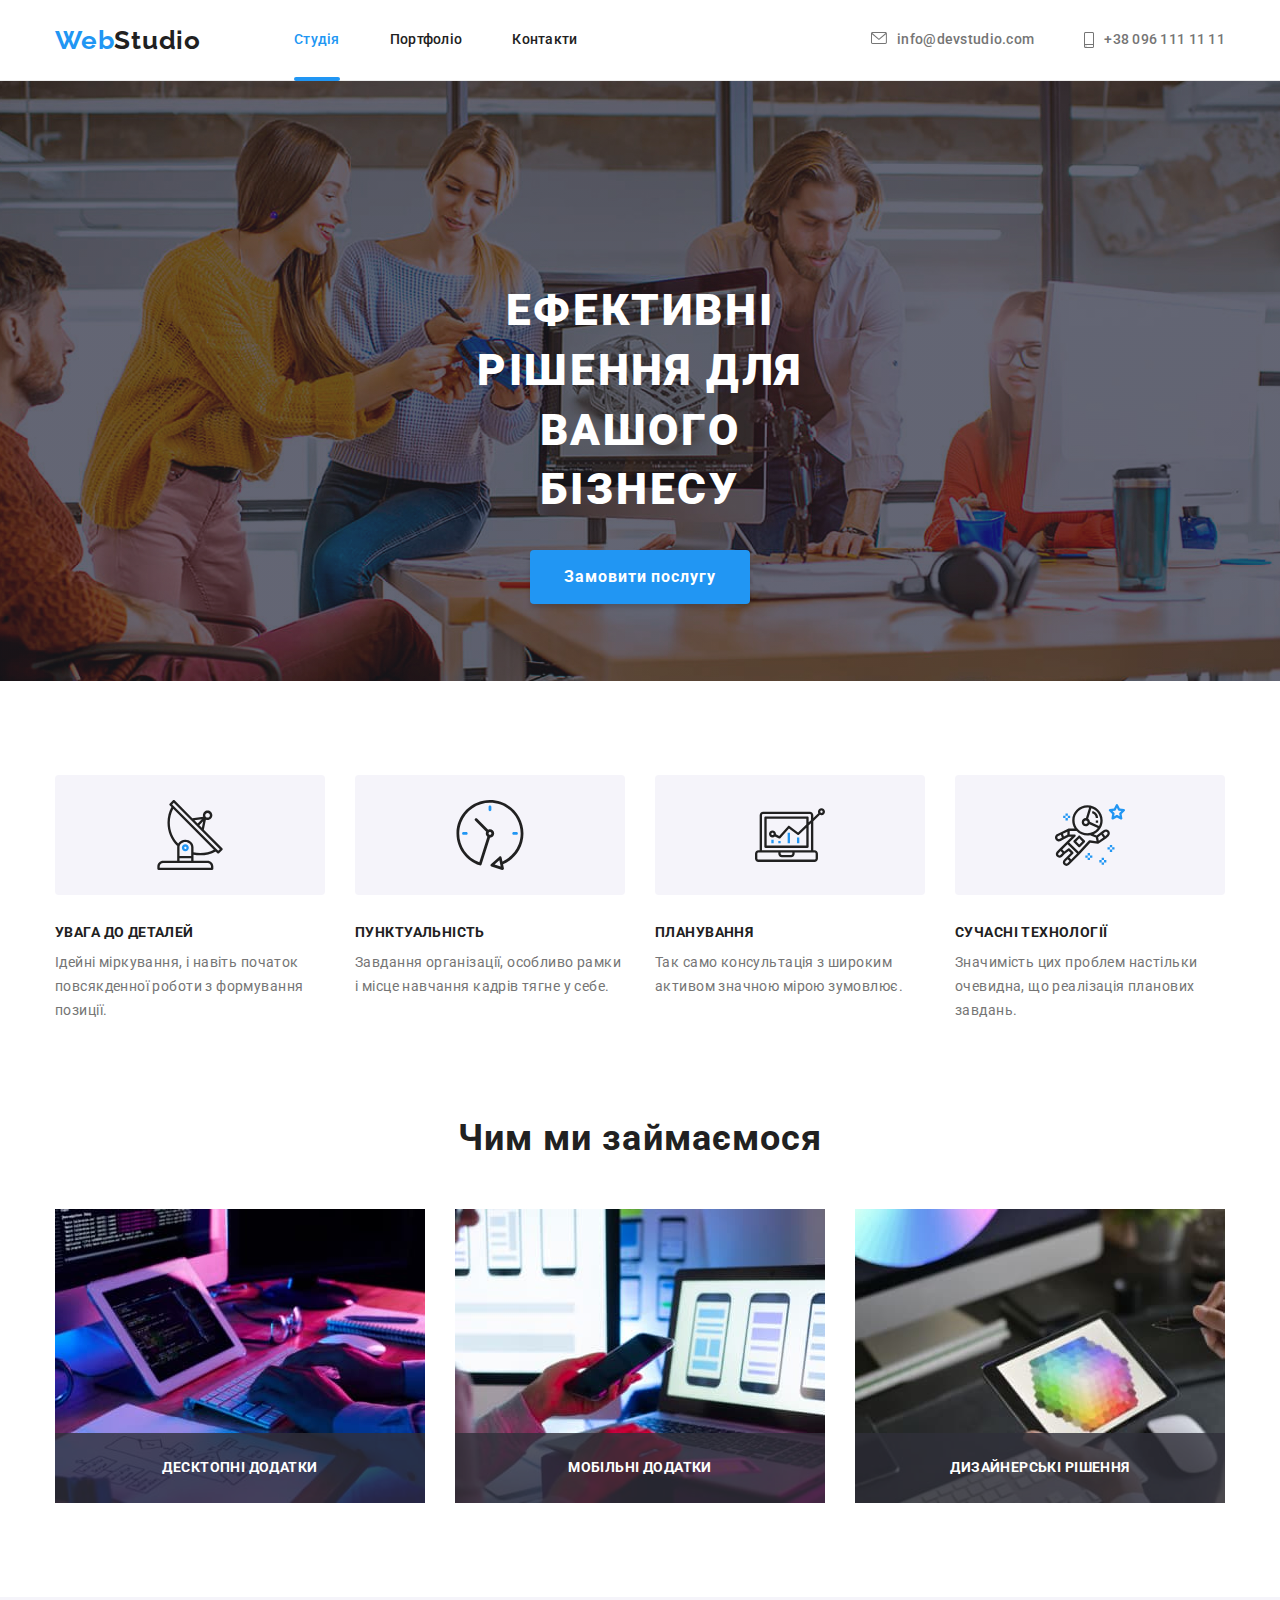
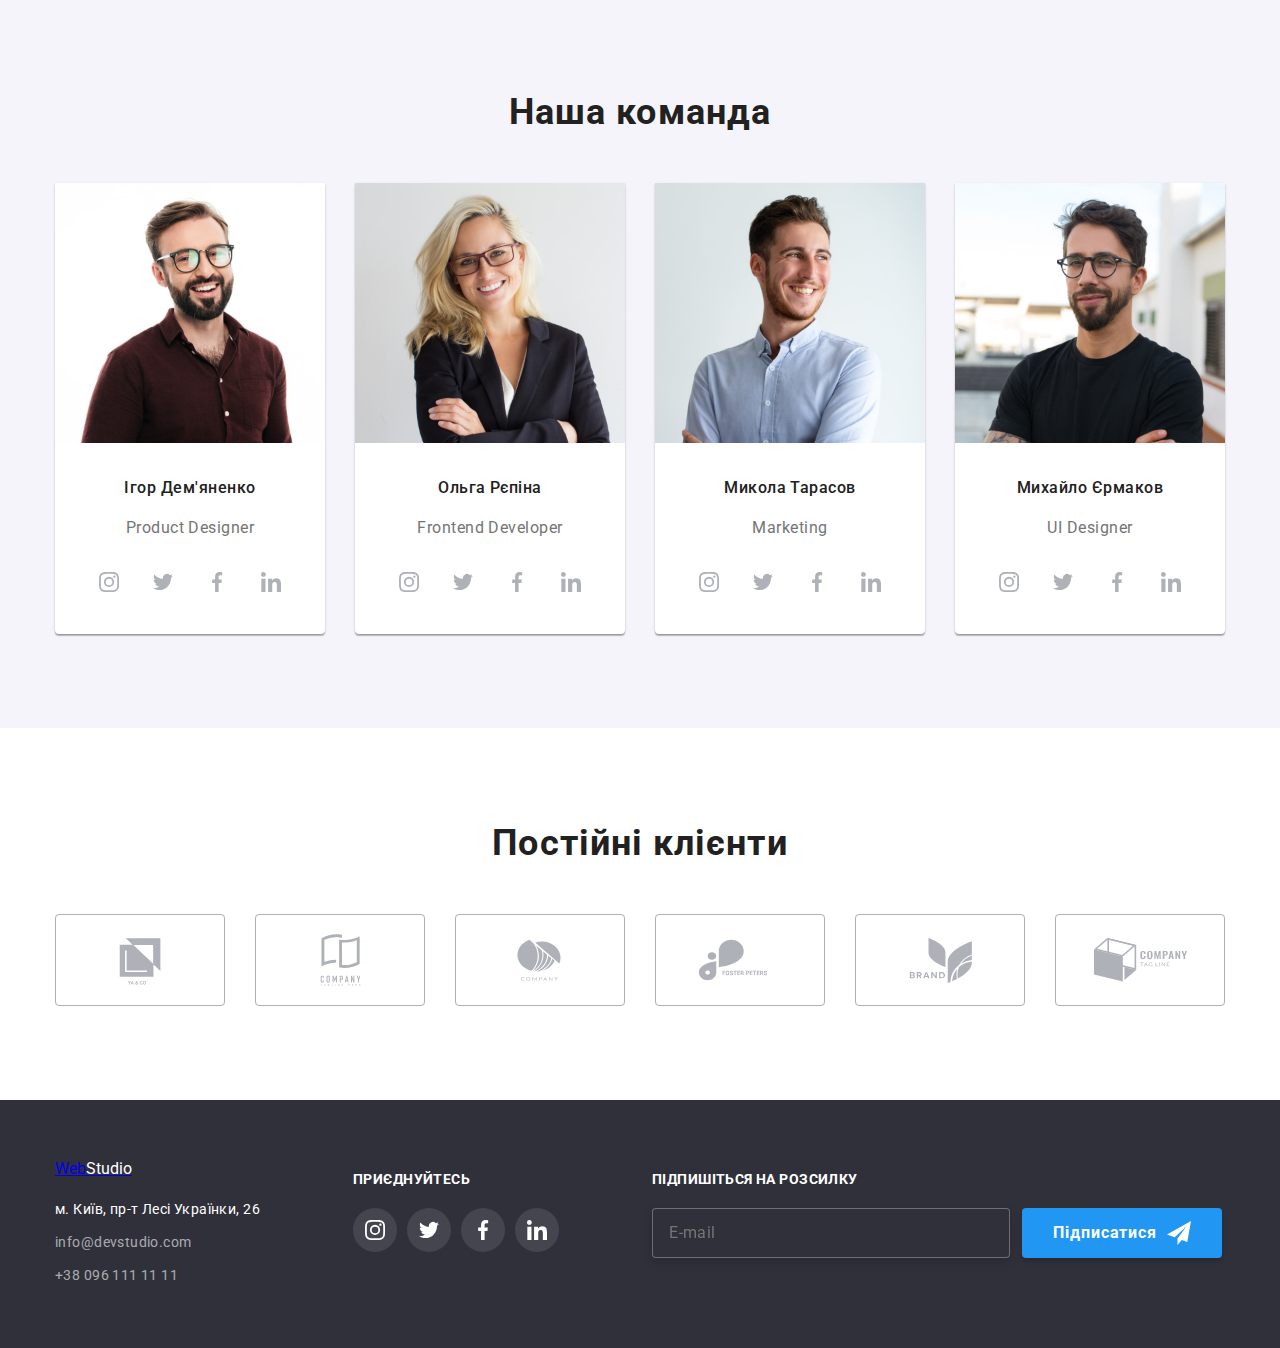
==== commit fd997533: "BEM-1pg-4sections" ====
--- a/index.html
+++ b/index.html
@@ -19,77 +19,84 @@
   </head>
   <body>
     <header class="header">
-      <div class="container main-nav">
-        <a class="logo link" href="./index.html"
-          >Web<span class="logo-header">Studio</span></a
-        >
-        <nav class="navigation">
-          <ul class="nav-link list">
-            <li class="item">
-              <a class="item-link current" href="./index.html">Студія</a>
-            </li>
-            <li class="item">
-              <a class="item-link" href="./portfolio.html">Портфоліо</a>
-            </li>
-            <li class="item">
-              <a class="item-link" href="">Контакти</a>
+      <div class="container">
+        <div class="header-flex">
+          <a class="header-flex__link-logo" href="./index.html"
+            >Web<span class="header-flex__span-logo">Studio</span></a
+          >
+          <nav class="navigation">
+            <ul class="navigation-list list">
+              <li class="navigation-list__item">
+                <a class="navigation-list__link current" href="./index.html"
+                  >Студія</a
+                >
+              </li>
+              <li class="navigation-list__item">
+                <a class="navigation-list__link" href="./portfolio.html"
+                  >Портфоліо</a
+                >
+              </li>
+              <li class="navigation-list__item">
+                <a class="navigation-list__link" href="">Контакти</a>
+              </li>
+            </ul>
+          </nav>
+
+          <ul class="address-nav list">
+            <li class="address-nav__item">
+              <a class="address-nav__link" href="mailto:info@devstudio.com">
+                <svg class="address-nav__icon" width="16" height="12">
+                  <use href="./images/icons.svg#icon-mail"></use>
+                </svg>
+                info@devstudio.com
+              </a>
+            </li>
+            <li class="address-nav__item">
+              <a class="address-nav__link" href="tel:+380961111111">
+                <svg class="address-nav__icon" width="10" height="16">
+                  <use href="./images/icons.svg#icon-smartphone"></use>
+                </svg>
+                +38 096 111 11 11
+              </a>
             </li>
           </ul>
-        </nav>
-        <ul class="address-nav list">
-          <li class="links">
-            <a class="address-link" href="mailto:info@devstudio.com">
-              <svg class="nav-icons" width="16" height="12">
-                <use href="./images/icons.svg#icon-mail"></use>
-              </svg>
-              info@devstudio.com
-            </a>
-          </li>
-          <li class="links">
-            <a class="address-link" href="tel:+380961111111">
-              <svg class="nav-icons" width="10" height="16">
-                <use href="./images/icons.svg#icon-smartphone"></use>
-              </svg>
-              +38 096 111 11 11
-            </a>
-          </li>
-        </ul>
+        </div>
       </div>
     </header>
 
     <main>
       <section class="hero overlay">
-        <h1 class="hero-title">Ефективні рішення для вашого бізнесу</h1>
-        <button data-modal-open class="button-hero" type="button">
+        <h1 class="hero__title">Ефективні рішення для вашого бізнесу</h1>
+        <button data-modal-open class="hero__button" type="button">
           Замовити послугу
         </button>
       </section>
 
       <section class="features section">
         <div class="container">
-          <ul class="features-title list">
-            <li class="item icon-antenna">
-              <h3 class="features-header">УВАГА ДО ДЕТАЛЕЙ</h3>
+          <ul class="features__list list">
+            <li class="features__item features__icon-antenna">
+              <h3 class="features__title">УВАГА ДО ДЕТАЛЕЙ</h3>
               <p>
                 Ідейні міркування, і навіть початок повсякденної роботи з
                 формування позиції.
               </p>
             </li>
-            <li class="item icon-clock">
-              <h3 class="features-header">ПУНКТУАЛЬНІСТЬ</h3>
+            <li class="features__item features__icon-clock">
+              <h3 class="features__title">ПУНКТУАЛЬНІСТЬ</h3>
               <p>
                 Завдання організації, особливо рамки і місце навчання кадрів
                 тягне у себе.
               </p>
             </li>
-            <li class="item icon-diagram">
-              <h3 class="features-header">ПЛАНУВАННЯ</h3>
+            <li class="features__item features__icon-diagram">
+              <h3 class="features__title">ПЛАНУВАННЯ</h3>
               <p>
                 Так само консультація з широким активом значною мірою зумовлює.
               </p>
             </li>
-            <li class="item icon-astronaut">
-              <h3 class="features-header">СУЧАСНІ ТЕХНОЛОГІЇ</h3>
+            <li class="features__item features__icon-astronaut">
+              <h3 class="features__title">СУЧАСНІ ТЕХНОЛОГІЇ</h3>
               <p>
                 Значимість цих проблем настільки очевидна, що реалізація
                 планових завдань.
@@ -101,9 +108,9 @@
 
       <section class="about section">
         <div class="container">
-          <h2 class="about-header">Чим ми займаємося</h2>
-          <ul class="about-content list">
-            <li class="item">
+          <h2 class="about__title">Чим ми займаємося</h2>
+          <ul class="about__list list">
+            <li class="about__item">
               <div class="about-thumb">
                 <img
                   src="./images/about1.jpg"
@@ -111,12 +118,12 @@
                   width="370"
                   height="294"
                 />
-                <div class="text-thumb">
+                <div class="about-thumb__text">
                   <p>Десктопні додатки</p>
                 </div>
               </div>
             </li>
-            <li class="item">
+            <li class="about__item">
               <div class="about-thumb">
                 <img
                   src="./images/about2.jpg"
@@ -124,12 +131,12 @@
                   width="370"
                   height="294"
                 />
-                <div class="text-thumb">
+                <div class="about-thumb__text">
                   <p>Мобільні додатки</p>
                 </div>
               </div>
             </li>
-            <li class="item">
+            <li class="about__item">
               <div class="about-thumb">
                 <img
                   src="./images/about3.jpg"
@@ -137,7 +144,7 @@
                   width="370"
                   height="294"
                 />
-                <div class="text-thumb">
+                <div class="about-thumb__text">
                   <p>Дизайнерські рішення</p>
                 </div>
               </div>
@@ -148,162 +155,162 @@
 
       <section class="team section">
         <div class="container">
-          <h2 class="team-header">Наша команда</h2>
-          <ul class="list-team list">
-            <li class="item">
+          <h2 class="team__title">Наша команда</h2>
+          <ul class="team-list list">
+            <li class="team-list__item">
               <img
                 src="./images/team1.jpg"
                 alt="team1"
                 width="270"
                 height="260"
               />
-              <h3 class="team-member">Ігор Дем'яненко</h3>
-              <p class="team-text" lang="en">Product Designer</p>
+              <h3 class="team-list__title">Ігор Дем'яненко</h3>
+              <p class="team-list__text" lang="en">Product Designer</p>
               <ul class="social-icons list">
-                <li class="item-icon">
-                  <a class="social-link link" href="">
-                    <svg class="social-icon">
+                <li class="social-icons__item">
+                  <a class="social-icons__link" href="">
+                    <svg class="social-icons__icon">
                       <use href="./images/icons.svg#icon-instagram"></use>
                     </svg>
                   </a>
                 </li>
-                <li class="item-icon">
-                  <a class="social-link link" href="">
-                    <svg class="social-icon">
+                <li class="social-icons__item">
+                  <a class="social-icons__link" href="">
+                    <svg class="social-icons__icon">
                       <use href="./images/icons.svg#icon-twitter"></use>
                     </svg>
                   </a>
                 </li>
-                <li class="item-icon">
-                  <a class="social-link link" href="">
-                    <svg class="social-icon">
+                <li class="social-icons__item">
+                  <a class="social-icons__link" href="">
+                    <svg class="social-icons__icon">
                       <use href="./images/icons.svg#icon-facebook"></use>
                     </svg>
                   </a>
                 </li>
-                <li class="item-icon">
-                  <a class="social-link link" href="">
-                    <svg class="social-icon">
+                <li class="social-icons__item">
+                  <a class="social-icons__link" href="">
+                    <svg class="social-icons__icon">
                       <use href="./images/icons.svg#icon-linkedin"></use>
                     </svg>
                   </a>
                 </li>
               </ul>
             </li>
-            <li class="item">
+            <li class="team-list__item">
               <img
                 src="./images/team2.jpg"
                 alt="team2"
                 width="270"
                 height="260"
               />
-              <h3 class="team-member">Ольга Рєпіна</h3>
-              <p class="team-text" lang="en">Frontend Developer</p>
+              <h3 class="team-list__title">Ольга Рєпіна</h3>
+              <p class="team-list__text" lang="en">Frontend Developer</p>
               <ul class="social-icons list">
-                <li class="item-icon">
-                  <a class="social-link link" href="">
-                    <svg class="social-icon">
+                <li class="social-icons__item">
+                  <a class="social-icons__link" href="">
+                    <svg class="social-icons__icon">
                       <use href="./images/icons.svg#icon-instagram"></use>
                     </svg>
                   </a>
                 </li>
-                <li class="item-icon">
-                  <a class="social-link link" href="">
-                    <svg class="social-icon">
+                <li class="social-icons__item">
+                  <a class="social-icons__link" href="">
+                    <svg class="social-icons__icon">
                       <use href="./images/icons.svg#icon-twitter"></use>
                     </svg>
                   </a>
                 </li>
-                <li class="item-icon">
-                  <a class="social-link link" href="">
-                    <svg class="social-icon">
+                <li class="social-icons__item">
+                  <a class="social-icons__link" href="">
+                    <svg class="social-icons__icon">
                       <use href="./images/icons.svg#icon-facebook"></use>
                     </svg>
                   </a>
                 </li>
-                <li class="item-icon">
-                  <a class="social-link link" href="">
-                    <svg class="social-icon">
+                <li class="social-icons__item">
+                  <a class="social-icons__link" href="">
+                    <svg class="social-icons__icon">
                       <use href="./images/icons.svg#icon-linkedin"></use>
                     </svg>
                   </a>
                 </li>
               </ul>
             </li>
-            <li class="item">
+            <li class="team-list__item">
               <img
                 src="./images/team3.jpg"
                 alt="team3"
                 width="270"
                 height="260"
               />
-              <h3 class="team-member">Микола Тарасов</h3>
-              <p class="team-text" lang="en">Marketing</p>
+              <h3 class="team-list__title">Микола Тарасов</h3>
+              <p class="team-list__text" lang="en">Marketing</p>
               <ul class="social-icons list">
-                <li class="item-icon">
-                  <a class="social-link link" href="">
-                    <svg class="social-icon">
+                <li class="social-icons__item">
+                  <a class="social-icons__link" href="">
+                    <svg class="social-icons__icon">
                       <use href="./images/icons.svg#icon-instagram"></use>
                     </svg>
                   </a>
                 </li>
-                <li class="item-icon">
-                  <a class="social-link link" href="">
-                    <svg class="social-icon">
+                <li class="social-icons__item">
+                  <a class="social-icons__link" href="">
+                    <svg class="social-icons__icon">
                       <use href="./images/icons.svg#icon-twitter"></use>
                     </svg>
                   </a>
                 </li>
-                <li class="item-icon">
-                  <a class="social-link link" href="">
-                    <svg class="social-icon">
+                <li class="social-icons__item">
+                  <a class="social-icons__link" href="">
+                    <svg class="social-icons__icon">
                       <use href="./images/icons.svg#icon-facebook"></use>
                     </svg>
                   </a>
                 </li>
-                <li class="item-icon">
-                  <a class="social-link link" href="">
-                    <svg class="social-icon">
+                <li class="social-icons__item">
+                  <a class="social-icons__link" href="">
+                    <svg class="social-icons__icon">
                       <use href="./images/icons.svg#icon-linkedin"></use>
                     </svg>
                   </a>
                 </li>
               </ul>
             </li>
-            <li class="item">
+            <li class="team-list__item">
               <img
                 src="./images/team4.jpg"
                 alt="team4"
                 width="270"
                 height="260"
               />
-              <h3 class="team-member">Михайло Єрмаков</h3>
-              <p class="team-text" lang="en">UI Designer</p>
+              <h3 class="team-list__title">Михайло Єрмаков</h3>
+              <p class="team-list__text" lang="en">UI Designer</p>
               <ul class="social-icons list">
-                <li class="item-icon">
-                  <a class="social-link link" href="">
-                    <svg class="social-icon">
+                <li class="social-icons__item">
+                  <a class="social-icons__link" href="">
+                    <svg class="social-icons__icon">
                       <use href="./images/icons.svg#icon-instagram"></use>
                     </svg>
                   </a>
                 </li>
-                <li class="item-icon">
-                  <a class="social-link link" href="">
-                    <svg class="social-icon">
+                <li class="social-icons__item">
+                  <a class="social-icons__link" href="">
+                    <svg class="social-icons__icon">
                       <use href="./images/icons.svg#icon-twitter"></use>
                     </svg>
                   </a>
                 </li>
-                <li class="item-icon">
-                  <a class="social-link link" href="">
-                    <svg class="social-icon">
+                <li class="social-icons__item">
+                  <a class="social-icons__link" href="">
+                    <svg class="social-icons__icon">
                       <use href="./images/icons.svg#icon-facebook"></use>
                     </svg>
                   </a>
                 </li>
-                <li class="item-icon">
-                  <a class="social-link link" href="">
-                    <svg class="social-icon">
+                <li class="social-icons__item">
+                  <a class="social-icons__link" href="">
+                    <svg class="social-icons__icon">
                       <use href="./images/icons.svg#icon-linkedin"></use>
                     </svg>
                   </a>
@@ -371,7 +378,7 @@
     <footer class="footer">
       <div class="container">
         <div class="firstline">
-          <a class="logo link" href="./index.html"
+          <a class="logo" href="./index.html"
             >Web<span class="logo-footer">Studio</span></a
           >
 
@@ -379,7 +386,7 @@
             <ul class="address list">
               <li>
                 <a
-                  class="map link"
+                  class="map"
                   href="https://goo.gl/maps/NC1zKb1JeW3Aia6b8"
                   target="_blank"
                   rel="noreferrer noopener"
@@ -387,12 +394,12 @@
                 >
               </li>
               <li class="item">
-                <a class="mail-footer link" href="mailto:info@devstudio.com"
+                <a class="mail-footer" href="mailto:info@devstudio.com"
                   >info@devstudio.com</a
                 >
               </li>
               <li>
-                <a class="tel-footer link" href="tel:+380961111111"
+                <a class="tel-footer" href="tel:+380961111111"
                   >+38 096 111 11 11</a
                 >
               </li>
--- a/css/styles.css
+++ b/css/styles.css
@@ -91,10 +91,6 @@
 /* убирает подчеркивание ссылки text-decoration: none */
 /* text-decoration: none | underline | line-through | overline */
 
-.link {
-  text-decoration: none;
-}
-
 /* Header */
 
 .header {
@@ -103,26 +99,24 @@
   margin-right: auto;
 }
 
-.main-nav {
+.header-flex {
   display: flex;
   align-items: center;
 }
 
 /* стиль лого WebStudio */
-.logo {
+.header-flex__link-logo {
   font-family: "Raleway", cursive;
   font-weight: 700;
   font-size: 26px;
   line-height: 1.19;
   letter-spacing: 0.03em;
+  text-decoration: none;
   color: var(--accent-color);
 }
 
-.logo-header {
+.header-flex__span-logo {
   color: #212121;
-}
-.logo-footer {
-  color: #ffffff;
 }
 
 /* навигация header */
@@ -134,11 +128,15 @@
   color: var(--secondary-text-color);
 }
 
-.nav-link {
+/* .nav-list {
   display: flex;
   margin-left: 93px;
-}
-
+} */
+
+.navigation-list {
+  display: flex;
+  margin-left: 93px;
+}
 /* Вариант 1 */
 /* .nav-link .item {
   margin-right: 50px;
@@ -149,11 +147,15 @@
 } */
 
 /* Вариант 2 */
-.nav-link .item:not(:last-child) {
+/* .nav-list .item:not(:last-child) {
   margin-right: 50px;
-}
-
-.item-link {
+} */
+
+.navigation-list__item:not(:last-child) {
+  margin-right: 50px;
+}
+
+/* .item-link {
   position: relative;
   text-decoration: none;
   font-weight: 500;
@@ -165,18 +167,35 @@
 
   color: var(--secondary-text-color);
   transition: color 250ms cubic-bezier(0.4, 0, 0.2, 1);
-}
-
-.item-link:hover,
+} */
+.navigation-list__link {
+  position: relative;
+  text-decoration: none;
+  font-weight: 500;
+  line-height: 1.14;
+  letter-spacing: 0.02em;
+  display: block;
+  padding-top: 32px;
+  padding-bottom: 32px;
+
+  color: var(--secondary-text-color);
+  transition: color 250ms cubic-bezier(0.4, 0, 0.2, 1);
+}
+
+/* .item-link:hover,
 .item-link:focus {
   color: var(--accent-color);
-}
-
-.item-link.current {
+} */
+.navigation-list__link:hover,
+.navigation-list__link:focus {
   color: var(--accent-color);
 }
 
-.item-link.current::after {
+.navigation-list__link.current {
+  color: var(--accent-color);
+}
+
+/* .item-link.current::after {
   content: "";
   position: absolute;
   bottom: -1px;
@@ -185,6 +204,16 @@
   height: 4px;
   background-color: var(--accent-color);
   border-radius: 2px;
+} */
+.navigation-list__link.current::after {
+  content: "";
+  position: absolute;
+  bottom: -1px;
+  left: 0;
+  width: 100%;
+  height: 4px;
+  background-color: var(--accent-color);
+  border-radius: 2px;
 }
 
 .address-nav {
@@ -193,16 +222,23 @@
   align-items: center;
 }
 
-.address-nav .links {
+/* .address-nav .links {
   display: flex;
   align-items: center;
-}
-
-.address-nav .links:not(:last-child) {
+} */
+.address-nav__item {
+  display: flex;
+  align-items: center;
+}
+
+/* .address-nav .links:not(:last-child) {
   margin-right: 50px;
-}
-
-.header .address-link {
+} */
+.address-nav__item:not(:last-child) {
+  margin-right: 50px;
+}
+
+/* .header .address-link {
   display: flex;
   font-weight: 500;
   font-size: 14px;
@@ -215,19 +251,46 @@
   padding-bottom: 32px;
 
   transition: color 250ms cubic-bezier(0.4, 0, 0.2, 1);
-}
-
-.header .address-link:hover,
+} */
+.address-nav__link {
+  display: flex;
+  font-weight: 500;
+  font-size: 14px;
+  line-height: 1.14;
+  letter-spacing: 0.02em;
+  color: var(--primary-text-color);
+  text-decoration: none;
+  list-style: none;
+  padding-top: 32px;
+  padding-bottom: 32px;
+
+  transition: color 250ms cubic-bezier(0.4, 0, 0.2, 1);
+}
+
+/* .header .address-link:hover,
 .header .address-link:focus {
   color: var(--accent-color);
-}
-
-.address-link:hover .nav-icons,
+} */
+.address-nav__link:hover,
+.address-nav__link:focus {
+  color: var(--accent-color);
+}
+
+/* .address-link:hover .nav-icons,
 .address-link:focus .nav-icons {
   fill: var(--accent-color);
-}
-
-.nav-icons {
+} */
+.address-nav__link:hover .address-nav__icon,
+.address-nav__link:focus .address-nav__icon {
+  fill: var(--accent-color);
+}
+
+/* .nav-icons {
+  margin-right: 10px;
+  fill: var(--primary-text-color);
+} */
+
+.address-nav__icon {
   margin-right: 10px;
   fill: var(--primary-text-color);
 }
@@ -263,7 +326,7 @@
   background-size: cover;
 }
 
-.hero-title {
+/* .hero-title {
   margin-top: 0;
   margin-bottom: 30px;
 
@@ -273,9 +336,21 @@
   letter-spacing: 0.06em;
   text-transform: uppercase;
   color: #ffffff;
-}
-
-.button-hero {
+} */
+
+.hero__title {
+  margin-top: 0;
+  margin-bottom: 30px;
+
+  font-weight: 900;
+  font-size: 44px;
+  line-height: 1.36;
+  letter-spacing: 0.06em;
+  text-transform: uppercase;
+  color: #ffffff;
+}
+
+/* .button-hero {
   display: inline-block;
   padding: 10px 32px;
 
@@ -291,9 +366,31 @@
   border-radius: 4px;
   border-color: transparent;
   cursor: pointer;
-}
-
-.button-hero:active {
+} */
+
+.hero__button {
+  display: inline-block;
+  padding: 10px 32px;
+
+  font-weight: 700;
+  font-size: 16px;
+  line-height: 1.88;
+
+  text-align: center;
+  letter-spacing: 0.06em;
+  color: #ffffff;
+  background: var(--accent-color);
+  box-shadow: 0px 4px 4px rgba(0, 0, 0, 0.15);
+  border-radius: 4px;
+  border-color: transparent;
+  cursor: pointer;
+}
+
+/* .button-hero:active {
+  background: #188ce8;
+} */
+
+.hero__button:active {
   background: #188ce8;
 }
 
@@ -303,16 +400,45 @@
   margin-right: auto;
 }
 
-.features-title {
-  display: flex;
-}
-
-.features-title .item {
+/* .features-title {
+  display: flex;
+} */
+
+.features__list {
+  display: flex;
+}
+
+/* .features .features-title {
+  font-size: 14px;
+  line-height: 1.71;
+  letter-spacing: 0.03em;
+  color: var(--primary-text-color);
+} */
+.features__list {
+  display: flex;
+  font-size: 14px;
+  line-height: 1.71;
+  letter-spacing: 0.03em;
+  color: var(--primary-text-color);
+}
+
+/* .features-title .item {
   width: 270px;
   margin-right: 30px;
-}
-
-.features-title .item::before {
+} */
+.features__item {
+  width: 270px;
+  margin-right: 30px;
+}
+
+/* .features-title .item:nth-child(4n) {
+  margin-right: 0;
+} */
+.features__item:nth-child(4n) {
+  margin-right: 0;
+}
+
+/* .features-title .item::before {
   display: block;
   content: "";
   height: 120px;
@@ -322,36 +448,20 @@
   background-color: #f5f4fa;
   border-radius: 4px;
   margin-bottom: 30px;
-}
-
-.icon-antenna::before {
-  background-image: url(../images/antenna.svg);
-}
-
-.icon-clock::before {
-  background-image: url(../images/clock.svg);
-}
-
-.icon-diagram::before {
-  background-image: url(../images/diagram.svg);
-}
-
-.icon-astronaut::before {
-  background-image: url(../images/astronaut.svg);
-}
-
-.features-title .item:nth-child(4n) {
-  margin-right: 0;
-}
-
-.features .features-title {
-  font-size: 14px;
-  line-height: 1.71;
-  letter-spacing: 0.03em;
-  color: var(--primary-text-color);
-}
-
-.features-title .features-header {
+} */
+.features__item::before {
+  display: block;
+  content: "";
+  height: 120px;
+  background-repeat: no-repeat;
+  background-size: 70px 70px;
+  background-position: center;
+  background-color: #f5f4fa;
+  border-radius: 4px;
+  margin-bottom: 30px;
+}
+
+/* .features-title .features-header {
   font-weight: 700;
   font-size: 14px;
   line-height: 1.14;
@@ -360,6 +470,44 @@
   color: var(--secondary-text-color);
 
   margin-bottom: 10px;
+} */
+.features__title {
+  font-weight: 700;
+  font-size: 14px;
+  line-height: 1.14;
+  letter-spacing: 0.03em;
+  text-transform: uppercase;
+  color: var(--secondary-text-color);
+
+  margin-bottom: 10px;
+}
+
+/* .icon-antenna::before {
+  background-image: url(../images/antenna.svg);
+} */
+.features__icon-antenna::before {
+  background-image: url(../images/antenna.svg);
+}
+
+/* .icon-clock::before {
+  background-image: url(../images/clock.svg);
+} */
+.features__icon-clock::before {
+  background-image: url(../images/clock.svg);
+}
+
+/* .icon-diagram::before {
+  background-image: url(../images/diagram.svg);
+} */
+.features__icon-diagram::before {
+  background-image: url(../images/diagram.svg);
+}
+
+/* .icon-astronaut::before {
+  background-image: url(../images/astronaut.svg);
+} */
+.features__icon-astronaut::before {
+  background-image: url(../images/astronaut.svg);
 }
 
 .about {
@@ -367,7 +515,7 @@
   margin-right: auto;
 }
 
-.about .about-header {
+/* .about .about-header {
   font-weight: 700;
   font-size: 36px;
   line-height: 1.17;
@@ -376,17 +524,36 @@
   color: var(--secondary-text-color);
 
   margin-bottom: 50px;
-}
-
-.about-content {
-  display: flex;
-}
-
-.about-content .item {
+} */
+.about__title {
+  font-weight: 700;
+  font-size: 36px;
+  line-height: 1.17;
+  text-align: center;
+  letter-spacing: 0.03em;
+  color: var(--secondary-text-color);
+
+  margin-bottom: 50px;
+}
+
+/* .about-content {
+  display: flex;
+} */
+.about__list {
+  display: flex;
+}
+
+/* .about-content .item {
   margin-right: 30px;
-}
-
-.about-content .item:nth-child(3n) {
+} */
+.about__item {
+  margin-right: 30px;
+}
+
+/* .about-content .item:nth-child(3n) {
+  margin-right: 0;
+} */
+.about__item:nth-child(3n) {
   margin-right: 0;
 }
 
@@ -394,7 +561,7 @@
   position: relative;
 }
 
-.about-thumb .text-thumb {
+/* .about-thumb .text-thumb {
   position: absolute;
   left: 0;
   bottom: 0;
@@ -408,6 +575,27 @@
   font-weight: 700;
   font-size: 14px;
   line-height: 1.14;
+  
+  letter-spacing: 0.03em;
+  text-transform: uppercase;
+  background: rgba(47, 48, 58, 0.8);
+  color: #ffffff;
+} */
+
+.about-thumb__text {
+  position: absolute;
+  left: 0;
+  bottom: 0;
+  width: 100%;
+  height: 70px;
+
+  display: flex;
+  justify-content: center;
+  align-items: center;
+
+  font-weight: 700;
+  font-size: 14px;
+  line-height: 1.14;
   /* text-align: center; */
   letter-spacing: 0.03em;
   text-transform: uppercase;
@@ -421,7 +609,7 @@
   margin-right: auto;
 }
 
-.team .team-header {
+/* .team .team-header {
   font-weight: 700;
   font-size: 36px;
   line-height: 1.17;
@@ -431,9 +619,20 @@
 
   padding-top: 94px;
   margin-bottom: 50px;
-}
-
-.list-team {
+} */
+.team__title {
+  font-weight: 700;
+  font-size: 36px;
+  line-height: 1.17;
+  text-align: center;
+  letter-spacing: 0.03em;
+  color: var(--secondary-text-color);
+
+  padding-top: 94px;
+  margin-bottom: 50px;
+}
+
+/* .list-team {
   display: flex;
 
   font-size: 16px;
@@ -442,9 +641,19 @@
   color: var(--primary-text-color);
 
   text-align: center;
-}
-
-.list-team .item {
+} */
+.team-list {
+  display: flex;
+
+  font-size: 16px;
+  line-height: 1.9;
+  letter-spacing: 0.03em;
+  color: var(--primary-text-color);
+
+  text-align: center;
+}
+
+/* .list-team .item {
   margin-right: 30px;
   margin-left: 0;
 
@@ -452,13 +661,25 @@
   box-shadow: 0px 1px 3px rgba(0, 0, 0, 0.12), 0px 1px 1px rgba(0, 0, 0, 0.14),
     0px 2px 1px rgba(0, 0, 0, 0.2);
   border-radius: 0px 0px 4px 4px;
-}
-
-.list-team .item:nth-child(4n) {
+} */
+.team-list__item {
+  margin-right: 30px;
+  margin-left: 0;
+
+  background: #ffffff;
+  box-shadow: 0px 1px 3px rgba(0, 0, 0, 0.12), 0px 1px 1px rgba(0, 0, 0, 0.14),
+    0px 2px 1px rgba(0, 0, 0, 0.2);
+  border-radius: 0px 0px 4px 4px;
+}
+
+/* .list-team .item:nth-child(4n) {
   margin-right: 0;
-}
-
-.list-team .team-member {
+} */
+.team-list__item:nth-child(4n) {
+  margin-right: 0;
+}
+
+/* .list-team .team-member {
   font-weight: 500;
   font-size: 16px;
   line-height: 1.9;
@@ -467,9 +688,22 @@
 
   margin-top: 30px;
   margin-bottom: 10px;
-}
-
-.team-text {
+} */
+.team-list__title {
+  font-weight: 500;
+  font-size: 16px;
+  line-height: 1.9;
+  letter-spacing: 0.03em;
+  color: var(--secondary-text-color);
+
+  margin-top: 30px;
+  margin-bottom: 10px;
+}
+
+/* .team-text {
+  margin-bottom: 16px;
+} */
+.team-list__text {
   margin-bottom: 16px;
 }
 
@@ -479,7 +713,7 @@
   padding-bottom: 30px;
 }
 
-.social-icons .item-icon {
+/* .social-icons .item-icon {
   width: 44px;
   height: 44px;
   margin-right: 10px;
@@ -487,33 +721,67 @@
   border-radius: 50%;
 
   transition: background-color 250ms cubic-bezier(0.4, 0, 0.2, 1);
-}
-
-.social-icons .item-icon:hover {
+} */
+.social-icons__item {
+  width: 44px;
+  height: 44px;
+  margin-right: 10px;
+  background-color: #ffffff;
+  border-radius: 50%;
+
+  transition: background-color 250ms cubic-bezier(0.4, 0, 0.2, 1);
+}
+
+/* .social-icons .item:last-child {
+  margin-right: 0;
+} */
+.social-icons__item:last-child {
+  margin-right: 0;
+}
+
+/* .social-icons .item-icon:hover {
   background-color: var(--accent-color);
-}
-
-.social-icons .social-link {
+} */
+.social-icons__item:hover {
+  background-color: var(--accent-color);
+}
+
+/* .social-icons .social-link {
   display: flex;
   align-items: center;
   justify-content: center;
   width: 100%;
   height: 100%;
-}
-
-.social-link:hover .social-icon {
+  text-decoration: none;
+} */
+.social-icons__link {
+  display: flex;
+  align-items: center;
+  justify-content: center;
+  width: 100%;
+  height: 100%;
+  text-decoration: none;
+}
+
+/* .social-link:hover .social-icon {
   fill: #ffffff;
-}
-
-.social-icon {
+} */
+.social-icons__link:hover .social-icons__icon {
+  fill: #ffffff;
+}
+
+/* .social-icon {
   width: 20px;
   height: 20px;
   fill: var(--clients-icon-color);
-}
-
-.social-icons .item:last-child {
-  margin-right: 0;
-}
+} */
+.social-icons__icon {
+  width: 20px;
+  height: 20px;
+  fill: var(--clients-icon-color);
+}
+
+
 
 /* Наши клиенты */
 
@@ -592,6 +860,14 @@
   margin-right: auto;
 }
 
+.footer .container {
+  display: flex;
+}
+
+.logo-footer {
+  color: #ffffff;
+}
+
 .address {
   margin-top: 20px;
 }
@@ -606,6 +882,7 @@
   font-size: 14px;
   line-height: 1.71;
   letter-spacing: 0.03em;
+  text-decoration: none;
   color: #ffffff;
 }
 
@@ -619,6 +896,7 @@
   font-size: 14px;
   line-height: 1.71;
   letter-spacing: 0.03em;
+  text-decoration: none;
   color: rgba(255, 255, 255, 0.6);
 
   transition: color 250ms cubic-bezier(0.4, 0, 0.2, 1);
@@ -634,6 +912,7 @@
   font-size: 14px;
   line-height: 1.71;
   letter-spacing: 0.03em;
+  text-decoration: none;
   color: rgba(255, 255, 255, 0.6);
 
   transition: color 250ms cubic-bezier(0.4, 0, 0.2, 1);
@@ -642,10 +921,6 @@
 .tel-footer:hover,
 .tel-footer:focus {
   color: var(--accent-color);
-}
-
-.footer .container {
-  display: flex;
 }
 
 .secondline {
@@ -834,6 +1109,7 @@
   font-size: 16px;
   line-height: 1.88;
   letter-spacing: 0.03em;
+  text-decoration: none;
   color: var(--primary-text-color);
 }
 
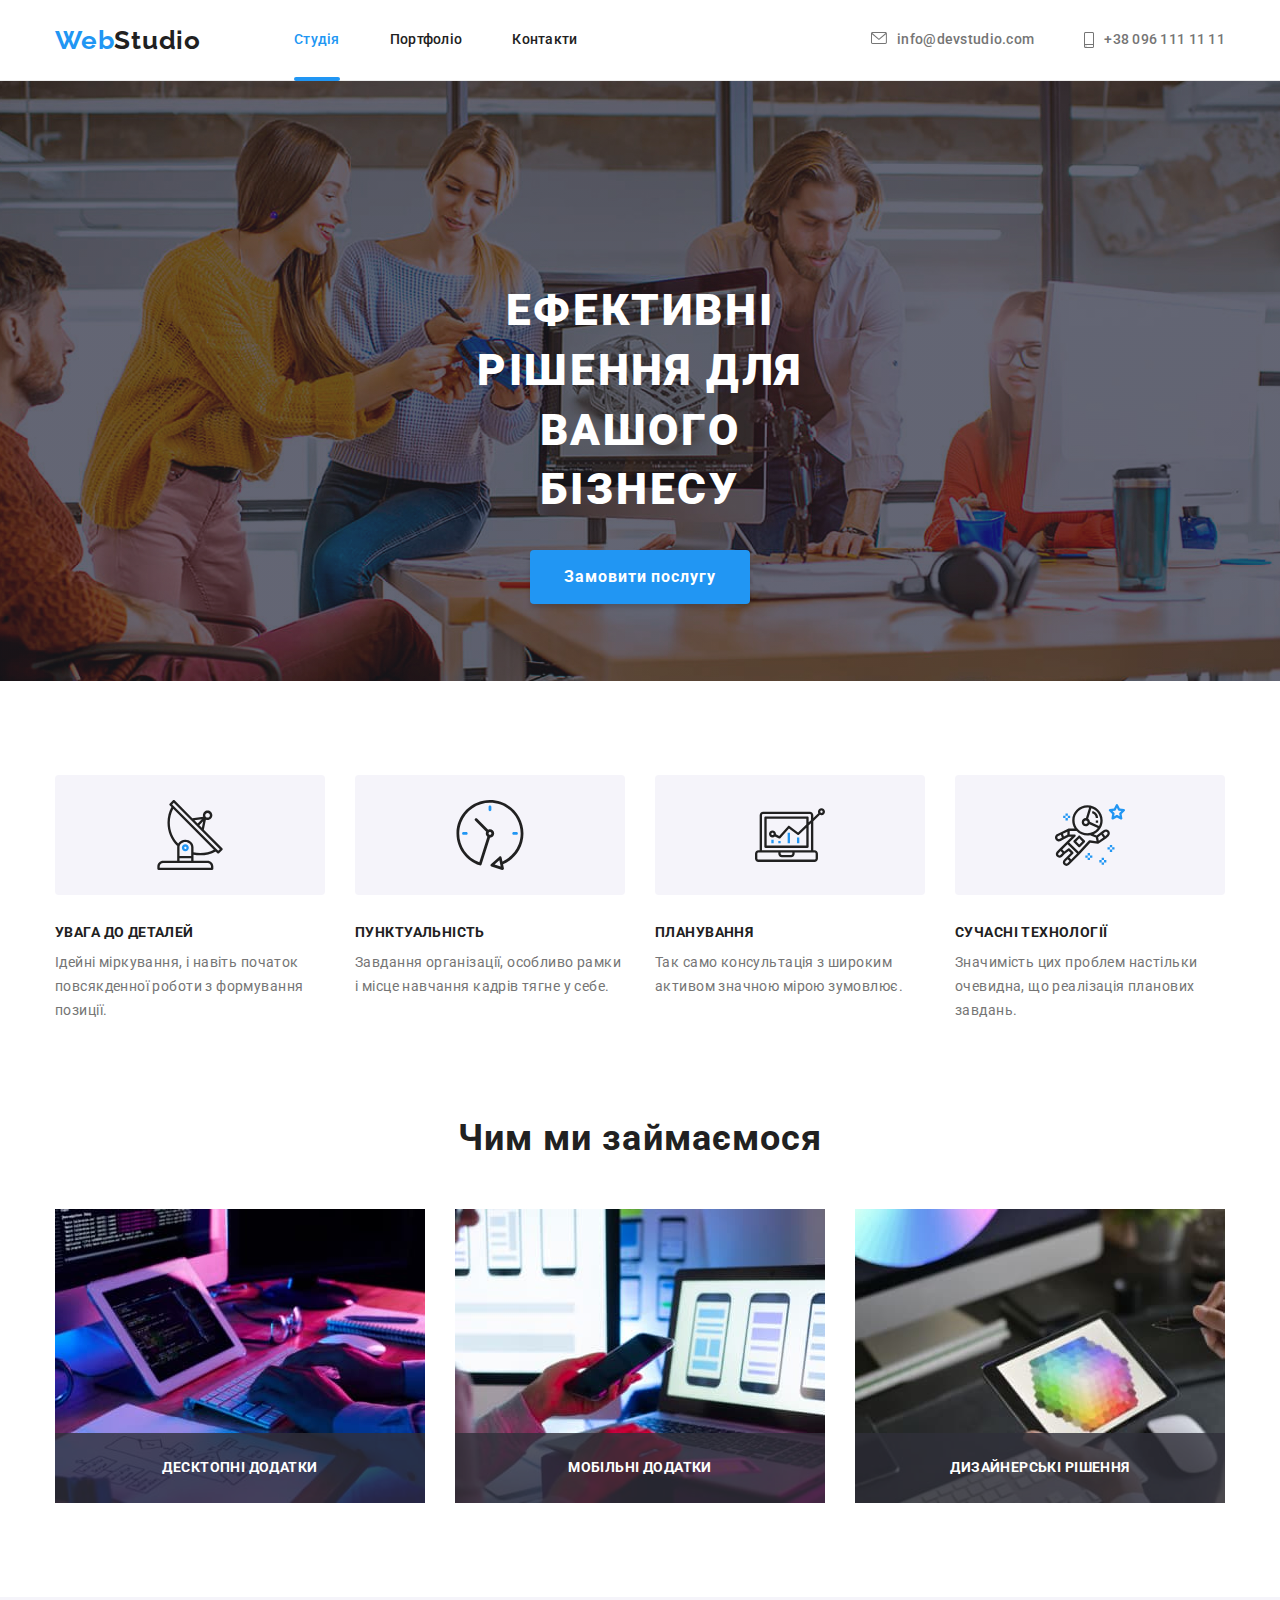
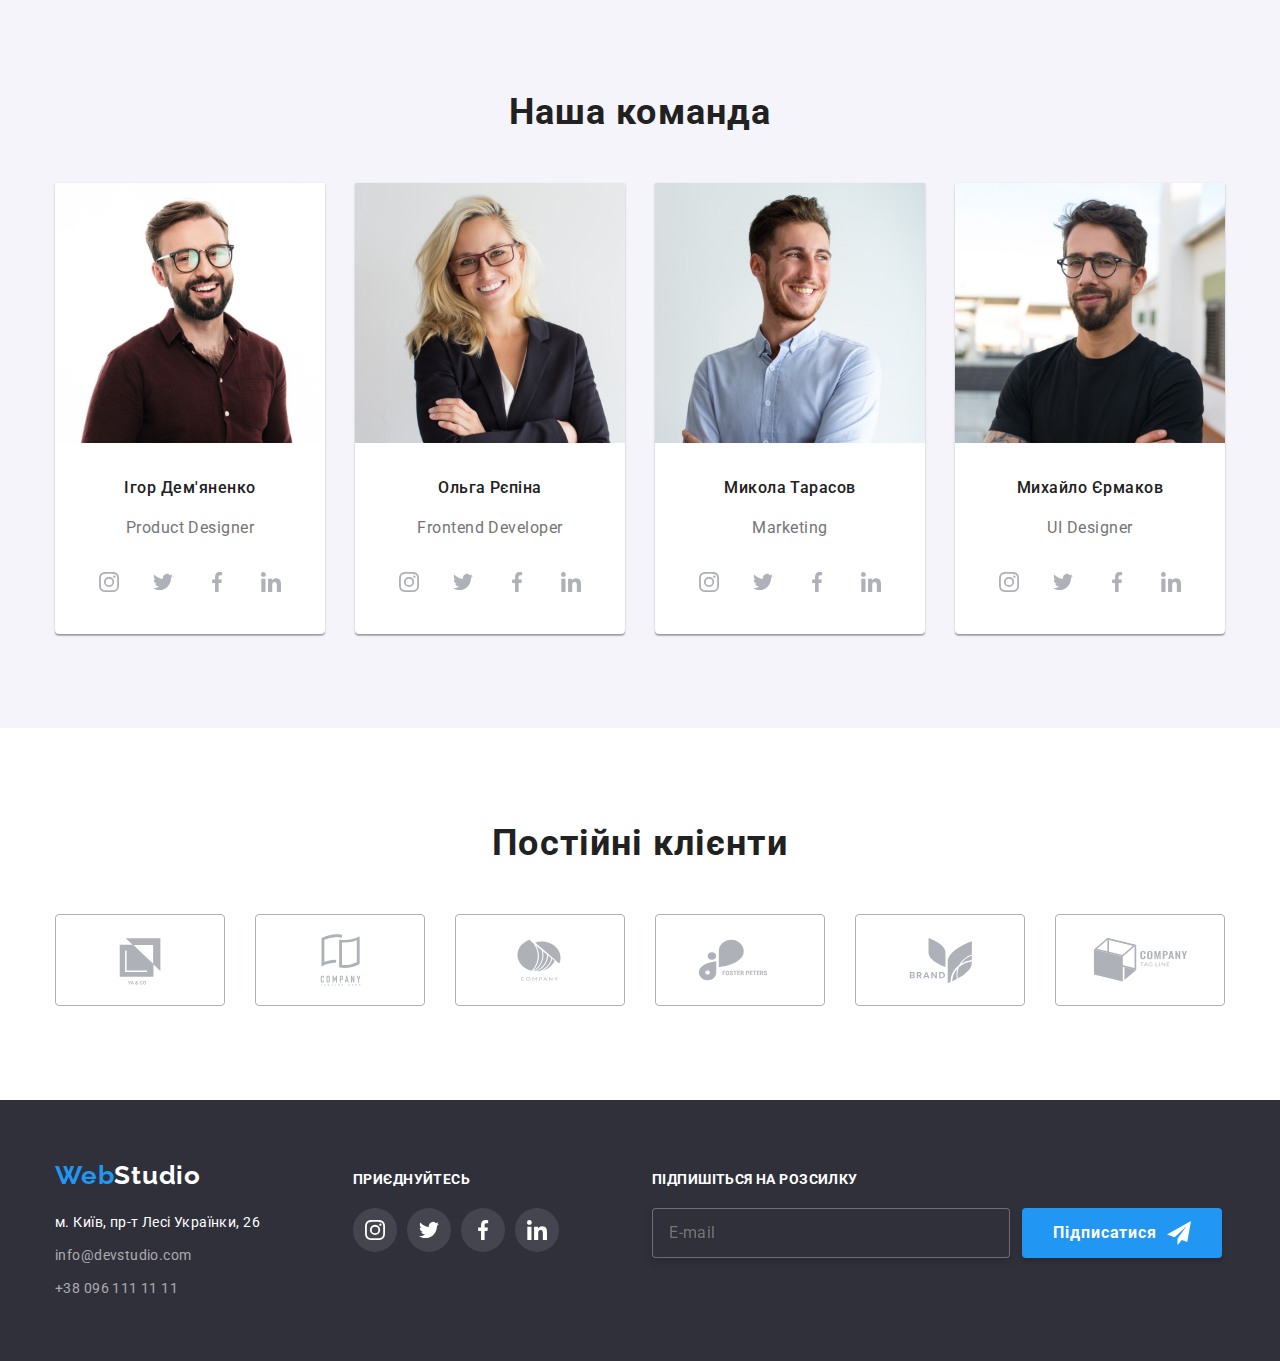
==== commit 2c4acd06: "BEM" ====
--- a/index.html
+++ b/index.html
@@ -323,49 +323,46 @@
 
       <section class="clients section">
         <div class="container">
-          <h2 class="clients-header">Постійні клієнти</h2>
-          <ul class="list-clients list">
-            <li class="item">
-              <a class="link" href="">
-                <svg class="clients-icon">
-                  <use
-                    class="icon"
-                    href="./images/icons.svg#icon-client-1"
-                  ></use>
-                </svg>
-              </a>
-            </li>
-            <li class="item">
-              <a class="link" href="">
-                <svg class="clients-icon">
+          <h2 class="clients__title">Постійні клієнти</h2>
+          <ul class="clients-list list">
+            <li class="clients-list__item">
+              <a class="clients-list__link" href="">
+                <svg class="clients-list__icon">
+                  <use href="./images/icons.svg#icon-client-1"></use>
+                </svg>
+              </a>
+            </li>
+            <li class="clients-list__item">
+              <a class="clients-list__link" href="">
+                <svg class="clients-list__icon">
                   <use href="./images/icons.svg#icon-client-2"></use>
                 </svg>
               </a>
             </li>
-            <li class="item">
-              <a class="link" href="">
-                <svg class="clients-icon">
+            <li class="clients-list__item">
+              <a class="clients-list__link" href="">
+                <svg class="clients-list__icon">
                   <use href="./images/icons.svg#icon-client-3"></use>
                 </svg>
               </a>
             </li>
-            <li class="item">
-              <a class="link" href="">
-                <svg class="clients-icon">
+            <li class="clients-list__item">
+              <a class="clients-list__link" href="">
+                <svg class="clients-list__icon">
                   <use href="./images/icons.svg#icon-client-4"></use>
                 </svg>
               </a>
             </li>
-            <li class="item">
-              <a class="link" href="">
-                <svg class="clients-icon">
+            <li class="clients-list__item">
+              <a class="clients-list__link" href="">
+                <svg class="clients-list__icon">
                   <use href="./images/icons.svg#icon-client-5"></use>
                 </svg>
               </a>
             </li>
-            <li class="item">
-              <a class="link" href="">
-                <svg class="clients-icon">
+            <li class="clients-list__item">
+              <a class="clients-list__link" href="">
+                <svg class="clients-list__icon">
                   <use href="./images/icons.svg#icon-client-6"></use>
                 </svg>
               </a>
@@ -378,28 +375,28 @@
     <footer class="footer">
       <div class="container">
         <div class="firstline">
-          <a class="logo" href="./index.html"
-            >Web<span class="logo-footer">Studio</span></a
+          <a class="firstline__link-logo" href="./index.html"
+            >Web<span class="firstline__span-logo">Studio</span></a
           >
 
           <address>
             <ul class="address list">
               <li>
                 <a
-                  class="map"
+                  class="address__link-map"
                   href="https://goo.gl/maps/NC1zKb1JeW3Aia6b8"
                   target="_blank"
                   rel="noreferrer noopener"
                   >м. Київ, пр-т Лесі Українки, 26</a
                 >
               </li>
-              <li class="item">
-                <a class="mail-footer" href="mailto:info@devstudio.com"
+              <li class="address__item">
+                <a class="address__link-mail" href="mailto:info@devstudio.com"
                   >info@devstudio.com</a
                 >
               </li>
               <li>
-                <a class="tel-footer" href="tel:+380961111111"
+                <a class="address__link-tel" href="tel:+380961111111"
                   >+38 096 111 11 11</a
                 >
               </li>
@@ -408,32 +405,32 @@
         </div>
 
         <div class="secondline">
-          <h3 class="title">приєднуйтесь</h3>
-          <ul class="join-lists list">
-            <li class="join-li">
-              <a class="join-links" href="#">
-                <svg class="join-icons" width="20" height="20">
+          <h3 class="secondline__title">приєднуйтесь</h3>
+          <ul class="join-list list">
+            <li class="join-list__item">
+              <a class="join-list__link" href="#">
+                <svg class="join-list__icon" width="20" height="20">
                   <use href="./images/icons.svg#icon-instagram"></use>
                 </svg>
               </a>
             </li>
-            <li class="join-li">
-              <a class="join-links" href="#">
-                <svg class="join-icons" width="20" height="20">
+            <li class="join-list__item">
+              <a class="join-list__link" href="#">
+                <svg class="join-list__icon" width="20" height="20">
                   <use href="./images/icons.svg#icon-twitter"></use>
                 </svg>
               </a>
             </li>
-            <li class="join-li">
-              <a class="join-links" href="#">
-                <svg class="join-icons" width="20" height="20">
+            <li class="join-list__item">
+              <a class="join-list__link" href="#">
+                <svg class="join-list__icon" width="20" height="20">
                   <use href="./images/icons.svg#icon-facebook"></use>
                 </svg>
               </a>
             </li>
-            <li class="join-li">
-              <a class="join-links" href="#">
-                <svg class="join-icons" width="20" height="20">
+            <li class="join-list__item">
+              <a class="join-list__link" href="#">
+                <svg class="join-list__icon" width="20" height="20">
                   <use href="./images/icons.svg#icon-linkedin"></use>
                 </svg>
               </a>
@@ -442,18 +439,18 @@
         </div>
 
         <div class="thirdline">
-          <h3 class="title">Підпишіться на розсилку</h3>
+          <h3 class="thirdline__title">Підпишіться на розсилку</h3>
           <form name="form-subscribe" class="form-subscribe">
-            <label class="subscribe-label">
+            <label class="form-subscribe__label">
               <input
                 name="subscribe-email"
                 type="email"
                 placeholder="E-mail"
-                class="subscribe-input"
+                class="form-subscribe__input"
               />
-              <button type="submit" class="subscribe-button">
+              <button type="submit" class="form-subscribe__button">
                 Підписатися
-                <svg class="subscribe-icon" width="24" height="24">
+                <svg class="form-subscribe__icon" width="24" height="24">
                   <use href="./images/icons.svg#icon-telegram"></use>
                 </svg>
               </button>
@@ -465,54 +462,54 @@
 
     <div data-modal class="backdrop is-hidden">
       <div class="modal">
-        <button data-modal-close class="modal-button-close">
-          <svg class="icon-close" width="18" height="18">
+        <button data-modal-close class="modal__button">
+          <svg class="modal__icon" width="18" height="18">
             <use href="./images/icons.svg#icon-close"></use>
           </svg>
         </button>
 
         <form name="form-buy" class="modal-form">
-          <p class="form-title">Залиште свої дані, ми вам передзвонимо</p>
+          <p class="modal-form__text">Залиште свої дані, ми вам передзвонимо</p>
           <div class="form-field">
-            <label for="user-name" class="modal-label">Ім'я</label>
+            <label for="user-name" class="form-field__label">Ім'я</label>
             <input
               name="user-name"
               id="user-name"
               type="text"
-              class="modal-input"
+              class="form-field__input"
             />
-            <svg class="icon">
+            <svg class="form-field__icon">
               <use href="./images/icons.svg#icon-name"></use>
             </svg>
           </div>
 
           <div class="form-field">
-            <label for="user-tel" class="modal-label">Телефон</label>
+            <label for="user-tel" class="form-field__label">Телефон</label>
             <input
               name="user-tel"
               id="user-tel"
               type="tel"
-              class="modal-input"
+              class="form-field__input"
             />
-            <svg class="icon">
+            <svg class="form-field__icon">
               <use href="./images/icons.svg#icon-tel"></use>
             </svg>
           </div>
 
           <div class="form-field">
-            <label for="user-email" class="modal-label">Пошта</label>
+            <label for="user-email" class="form-field__label">Пошта</label>
             <input
               name="user-email"
               id="user-email"
               type="email"
-              class="modal-input"
+              class="form-field__input"
             />
-            <svg class="icon">
+            <svg class="form-field__icon">
               <use href="./images/icons.svg#icon-email"></use>
             </svg>
           </div>
 
-          <label for="user-text" class="modal-label">Коментар</label>
+          <label for="user-text" class="form-field__label">Коментар</label>
           <textarea
             name="user-text"
             id="user-text"
@@ -520,20 +517,20 @@
             class="modal-textarea"
           ></textarea>
 
-          <label class="label-checkbox">
+          <label class="policy-label">
             <input
               type="checkbox"
               name="modal-checkbox"
-              class="modal-checkbox"
+              class="policy-label__input"
             />
-            <svg class="icon-checkbox">
+            <svg class="policy-label__icon">
               <use href="./images/icons.svg#icon-check"></use>
             </svg>
             Погоджуюся з розсилкою та приймаю
-            <a class="link-checkbox" href="">Умови договору</a>
+            <a class="policy-label__link" href="">Умови договору</a>
           </label>
 
-          <button type="submit" class="modal-button">Відправити</button>
+          <button type="submit" class="form-button">Відправити</button>
         </form>
       </div>
     </div>
--- a/css/styles.css
+++ b/css/styles.css
@@ -781,8 +781,6 @@
   fill: var(--clients-icon-color);
 }
 
-
-
 /* Наши клиенты */
 
 .clients {
@@ -790,7 +788,7 @@
   margin-right: auto;
 }
 
-.clients-header {
+/* .clients-header {
   font-weight: 700;
   font-size: 36px;
   line-height: 1.17;
@@ -800,17 +798,37 @@
 
   padding-top: 94px;
   margin-bottom: 50px;
-}
-
-.list-clients {
+} */
+.clients__title {
+  font-weight: 700;
+  font-size: 36px;
+  line-height: 1.17;
+  text-align: center;
+  letter-spacing: 0.03em;
+  color: var(--secondary-text-color);
+
+  padding-top: 94px;
+  margin-bottom: 50px;
+}
+
+/* .list-clients {
   display: flex;
   text-align: center;
   justify-content: center;
-}
-
-.list-clients .item {
+} */
+.clients-list {
+  display: flex;
+  text-align: center;
+  justify-content: center;
+}
+
+/* .list-clients .item {
   display: block;
 
+  margin-right: 30px;
+} */
+.clients-list__item {
+  display: block;
   margin-right: 30px;
 }
 
@@ -818,20 +836,14 @@
   fill: var(--accent-color);
 } */
 
-.list-clients .item:nth-child(6n) {
+/* .list-clients .item:nth-child(6n) {
   margin-right: 0px;
-}
-
-.clients-icon {
-  width: 106px;
-  height: 60px;
-  text-align: center;
-  fill: var(--clients-icon-color);
-
-  transition: fill 250ms cubic-bezier(0.4, 0, 0.2, 1);
-}
-
-.list-clients .link {
+} */
+.clients-list__item:nth-child(6n) {
+  margin-right: 0px;
+}
+
+/* .list-clients .link {
   display: block;
   width: 170px;
   height: 92px;
@@ -840,14 +852,47 @@
   padding: 16px 32px;
 
   transition: border 250ms cubic-bezier(0.4, 0, 0.2, 1);
-}
-
-.list-clients .link:hover {
+} */
+.clients-list__link {
+  display: block;
+  width: 170px;
+  height: 92px;
+  border: 1px solid var(--clients-icon-color);
+  border-radius: 4px;
+  padding: 16px 32px;
+
+  transition: border 250ms cubic-bezier(0.4, 0, 0.2, 1);
+}
+
+/* .list-clients .link:hover {
   border: 1px solid var(--accent-color);
-}
-
-.list-clients .link:hover .clients-icon {
+} */
+.clients-list__link:hover {
+  border: 1px solid var(--accent-color);
+}
+
+/* .list-clients .link:hover .clients-icon {
   fill: var(--accent-color);
+} */
+.clients-list__link:hover .clients-list__icon {
+  fill: var(--accent-color);
+}
+
+/* .clients-icon {
+  width: 106px;
+  height: 60px;
+  text-align: center;
+  fill: var(--clients-icon-color);
+
+  transition: fill 250ms cubic-bezier(0.4, 0, 0.2, 1);
+} */
+.clients-list__icon {
+  width: 106px;
+  height: 60px;
+  text-align: center;
+  fill: var(--clients-icon-color);
+
+  transition: fill 250ms cubic-bezier(0.4, 0, 0.2, 1);
 }
 
 /* Footer */
@@ -864,34 +909,64 @@
   display: flex;
 }
 
-.logo-footer {
-  color: #ffffff;
-}
+.firstline__link-logo {
+  font-family: "Raleway", cursive;
+  font-weight: 700;
+  font-size: 26px;
+  line-height: 1.19;
+  letter-spacing: 0.03em;
+  text-decoration: none;
+  color: var(--accent-color);
+}
+
+.firstline__span-logo {
+  color: #ffffff;
+}
+
+/* .logo-footer {
+  color: #ffffff;
+} */
 
 .address {
   margin-top: 20px;
 }
 
-.address .item {
+/* .address .item {
   margin-top: 9px;
   margin-bottom: 9px;
-}
-
-.map {
+} */
+.address__item {
+  margin-top: 9px;
+  margin-bottom: 9px;
+}
+
+/* .map {
   font-style: normal;
   font-size: 14px;
   line-height: 1.71;
   letter-spacing: 0.03em;
   text-decoration: none;
   color: #ffffff;
-}
-
-.map:hover,
+} */
+.address__link-map {
+  font-style: normal;
+  font-size: 14px;
+  line-height: 1.71;
+  letter-spacing: 0.03em;
+  text-decoration: none;
+  color: #ffffff;
+}
+
+/* .map:hover,
 .map:focus {
   color: #ffffff;
-}
-
-.mail-footer {
+} */
+.address__link-map:hover,
+.address__link-map:focus {
+  color: #ffffff;
+}
+
+/* .mail-footer {
   font-style: normal;
   font-size: 14px;
   line-height: 1.71;
@@ -900,14 +975,28 @@
   color: rgba(255, 255, 255, 0.6);
 
   transition: color 250ms cubic-bezier(0.4, 0, 0.2, 1);
-}
-
-.mail-footer:hover,
+} */
+.address__link-mail {
+  font-style: normal;
+  font-size: 14px;
+  line-height: 1.71;
+  letter-spacing: 0.03em;
+  text-decoration: none;
+  color: rgba(255, 255, 255, 0.6);
+
+  transition: color 250ms cubic-bezier(0.4, 0, 0.2, 1);
+}
+
+/* .mail-footer:hover,
 .mail-footer:focus {
   color: var(--accent-color);
-}
-
-.tel-footer {
+} */
+.address__link-mail:hover,
+.address__link-mail:focus {
+  color: var(--accent-color);
+}
+
+/* .tel-footer {
   font-style: normal;
   font-size: 14px;
   line-height: 1.71;
@@ -916,10 +1005,24 @@
   color: rgba(255, 255, 255, 0.6);
 
   transition: color 250ms cubic-bezier(0.4, 0, 0.2, 1);
-}
-
-.tel-footer:hover,
+} */
+.address__link-tel {
+  font-style: normal;
+  font-size: 14px;
+  line-height: 1.71;
+  letter-spacing: 0.03em;
+  text-decoration: none;
+  color: rgba(255, 255, 255, 0.6);
+
+  transition: color 250ms cubic-bezier(0.4, 0, 0.2, 1);
+}
+
+/* .tel-footer:hover,
 .tel-footer:focus {
+  color: var(--accent-color);
+} */
+.address__link-tel:hover,
+.address__link-tel:focus {
   color: var(--accent-color);
 }
 
@@ -930,7 +1033,7 @@
   padding-top: 12px;
 }
 
-.secondline .title {
+/* .secondline .title {
   display: flex;
   font-size: 14px;
   line-height: 1.14;
@@ -938,17 +1041,32 @@
   text-transform: uppercase;
   color: #ffffff;
   margin-bottom: 20px;
-}
-
-.join-lists {
-  display: flex;
-}
-
-.join-li:not(:last-child) {
+} */
+.secondline__title {
+  display: flex;
+  font-size: 14px;
+  line-height: 1.14;
+  letter-spacing: 0.03em;
+  text-transform: uppercase;
+  color: #ffffff;
+  margin-bottom: 20px;
+}
+
+/* .join-lists {
+  display: flex;
+} */
+.join-list {
+  display: flex;
+}
+
+/* .join-li:not(:last-child) {
   margin-right: 10px;
-}
-
-.join-links {
+} */
+.join-list__item:not(:last-child) {
+  margin-right: 10px;
+}
+
+/* .join-links {
   display: flex;
   width: 44px;
   height: 44px;
@@ -957,14 +1075,31 @@
   background-color: rgba(255, 255, 255, 0.1);
 
   transition: background-color 250ms cubic-bezier(0.4, 0, 0.2, 1);
-}
-
-.join-links:hover,
+} */
+.join-list__link {
+  display: flex;
+  width: 44px;
+  height: 44px;
+  border-radius: 50px;
+  padding: 12px;
+  background-color: rgba(255, 255, 255, 0.1);
+
+  transition: background-color 250ms cubic-bezier(0.4, 0, 0.2, 1);
+}
+
+/* .join-links:hover,
 .join-links:focus {
   background-color: var(--accent-color);
-}
-
-.join-icons {
+} */
+.join-list__link:hover,
+.join-list__link:focus {
+  background-color: var(--accent-color);
+}
+
+/* .join-icons {
+  fill: #ffffff;
+} */
+.join-list__icon {
   fill: #ffffff;
 }
 
@@ -974,7 +1109,7 @@
   padding-top: 12px;
 }
 
-.thirdline .title {
+/* .thirdline .title {
   display: flex;
   font-size: 14px;
   line-height: 1.14;
@@ -982,17 +1117,30 @@
   text-transform: uppercase;
   color: #ffffff;
   margin-bottom: 20px;
+} */
+.thirdline__title {
+  display: flex;
+  font-size: 14px;
+  line-height: 1.14;
+  letter-spacing: 0.03em;
+  text-transform: uppercase;
+  color: #ffffff;
+  margin-bottom: 20px;
 }
 
 .form-subscribe {
 }
 
-.subscribe-label {
+/* .subscribe-label {
   display: flex;
   align-items: center;
-}
-
-.subscribe-input {
+} */
+.form-subscribe__label {
+  display: flex;
+  align-items: center;
+}
+
+/* .subscribe-input {
   display: flex;
   align-items: center;
   font-size: 16px;
@@ -1010,9 +1158,28 @@
 
   background-color: var(--primary-bg-color);
   color: rgba(255, 255, 255, 0.6);
-}
-
-.subscribe-button {
+} */
+.form-subscribe__input {
+  display: flex;
+  align-items: center;
+  font-size: 16px;
+  width: 358px;
+  height: 50px;
+  padding: 15px 16px;
+  margin-right: 12px;
+  line-height: 1.25;
+  letter-spacing: 0.03em;
+
+  border: 1px solid rgba(255, 255, 255, 0.3);
+  filter: drop-shadow(0px 4px 4px rgba(0, 0, 0, 0.15));
+  border-radius: 4px;
+  outline: none;
+
+  background-color: var(--primary-bg-color);
+  color: rgba(255, 255, 255, 0.6);
+}
+
+/* .subscribe-button {
   display: flex;
   justify-content: center;
   align-items: center;
@@ -1030,9 +1197,32 @@
   box-shadow: 0px 4px 4px rgba(0, 0, 0, 0.15);
   border-radius: 4px;
   cursor: pointer;
-}
-
-.subscribe-icon {
+} */
+.form-subscribe__button {
+  display: flex;
+  justify-content: center;
+  align-items: center;
+  width: 200px;
+  height: 50px;
+  padding: 0;
+  border: 0;
+
+  font-weight: 700;
+  font-size: 16px;
+  line-height: 1.88;
+  letter-spacing: 0.06em;
+  color: #ffffff;
+  background-color: var(--accent-color);
+  box-shadow: 0px 4px 4px rgba(0, 0, 0, 0.15);
+  border-radius: 4px;
+  cursor: pointer;
+}
+
+/* .subscribe-icon {
+  fill: #fff;
+  margin-left: 10px;
+} */
+.form-subscribe__icon {
   fill: #fff;
   margin-left: 10px;
 }
@@ -1233,7 +1423,7 @@
   transition-delay: 0ms, 0ms; */
 }
 
-.modal-button-close {
+/* .modal-button-close {
   display: inline-block;
   position: absolute;
 
@@ -1248,26 +1438,47 @@
   border: 1px solid rgba(0, 0, 0, 0.1);
   background: #ffffff;
   cursor: pointer;
-}
-
-.icon-close {
+} */
+.modal__button {
+  display: inline-block;
+  position: absolute;
+
+  right: 8px;
+  top: 8px;
+  padding: 5px;
+
+  width: 30px;
+  height: 30px;
+
+  border-radius: 50%;
+  border: 1px solid rgba(0, 0, 0, 0.1);
+  background: #ffffff;
+  cursor: pointer;
+}
+
+/* .modal-button-close:hover .icon-close {
+  fill: var(--accent-color);
+} */
+.modal__button:hover .modal__icon {
+  fill: var(--accent-color);
+}
+
+/* .icon-close {
   fill: #000000;
   transition: fill 250ms cubic-bezier(0.4, 0, 0.2, 1) 0ms;
-}
-
-.modal-button-close:hover .icon-close {
-  fill: var(--accent-color);
+} */
+.modal__icon {
+  fill: #000000;
+  transition: fill 250ms cubic-bezier(0.4, 0, 0.2, 1) 0ms;
 }
 
 .modal-form {
-  /* position: absolute; */
-
   width: 100%;
   height: 100%;
   padding: 40px;
 }
 
-.form-title {
+/* .form-title {
   font-weight: 700;
   font-size: 20px;
   line-height: 1.15;
@@ -1277,6 +1488,17 @@
   margin-bottom: 12px;
 
   color: var(--secondary-text-color);
+} */
+.modal-form__text {
+  font-weight: 700;
+  font-size: 20px;
+  line-height: 1.15;
+  text-align: center;
+  letter-spacing: 0.03em;
+
+  margin-bottom: 12px;
+
+  color: var(--secondary-text-color);
 }
 
 .form-field {
@@ -1287,7 +1509,7 @@
   background-color: var(--accent-color);
 } */
 
-.modal-label {
+/* .modal-label {
   display: inline-block;
   margin-bottom: 4px;
   width: 100%;
@@ -1296,16 +1518,24 @@
   line-height: 1.17;
   letter-spacing: 0.01em;
   color: var(--primary-text-color);
-}
-
-.modal-input {
-  display: flex;
-  /* justify-content: center; */
+} */
+.form-field__label {
+  display: inline-block;
+  margin-bottom: 4px;
+  width: 100%;
 
   font-size: 12px;
   line-height: 1.17;
   letter-spacing: 0.01em;
   color: var(--primary-text-color);
+}
+
+/* .modal-input {
+  display: flex;
+  font-size: 12px;
+  line-height: 1.17;
+  letter-spacing: 0.01em;
+  color: var(--primary-text-color);
 
   width: 100%;
   height: 40px;
@@ -1315,18 +1545,53 @@
   border: 1px solid rgba(33, 33, 33, 0.2);
   border-radius: 4px;
   transition: border 250ms cubic-bezier(0.4, 0, 0.2, 1) 0ms;
-}
-
-.modal-input:focus {
+} */
+.form-field__input {
+  display: flex;
+  font-size: 12px;
+  line-height: 1.17;
+  letter-spacing: 0.01em;
+  color: var(--primary-text-color);
+
+  width: 100%;
+  height: 40px;
+  padding: 12px 12px 12px 42px;
+  margin-bottom: 10px;
+
+  border: 1px solid rgba(33, 33, 33, 0.2);
+  border-radius: 4px;
+  transition: border 250ms cubic-bezier(0.4, 0, 0.2, 1) 0ms;
+}
+
+/* .modal-input:focus {
   border: 1px solid var(--accent-color);
   outline: none;
-}
-
-.modal-input:focus + .icon {
+} */
+.form-field__input:focus {
+  border: 1px solid var(--accent-color);
+  outline: none;
+}
+
+/* .modal-input:focus + .icon {
   fill: var(--accent-color);
-}
-
-.icon {
+} */
+.form-field__input:focus + .form-field__icon {
+  fill: var(--accent-color);
+}
+
+/* .icon {
+  position: absolute;
+  bottom: 11px;
+  left: 12px;
+
+  display: inline-block;
+  width: 18px;
+  height: 18px;
+
+  color: var(--secondary-text-color);
+  transition: fill 250ms cubic-bezier(0.4, 0, 0.2, 1) 0ms;
+} */
+.form-field__icon {
   position: absolute;
   bottom: 11px;
   left: 12px;
@@ -1365,7 +1630,7 @@
   color: rgba(117, 117, 117, 0.5);
 }
 
-.label-checkbox {
+/* .label-checkbox {
   display: flex;
   justify-content: center;
   align-items: center;
@@ -1375,29 +1640,20 @@
   letter-spacing: 0.03em;
 
   color: var(--primary-text-color);
-}
-
-.icon-checkbox {
-  display: inline-block;
-  width: 16px;
-  height: 15px;
-  margin-right: 7px;
-
-  border-radius: 2px;
-  border: 2px solid #212121;
-}
-
-.modal-checkbox:checked + .icon-checkbox {
-  border-color: var(--accent-color);
-  background-color: var(--accent-color);
-
-  /* background-color: #fff;
-  background-image: ;
-  background-size: contain;
-  background-origin: border-box; */
-}
-
-.modal-checkbox {
+} */
+.policy-label {
+  display: flex;
+  justify-content: center;
+  align-items: center;
+  margin-bottom: 30px;
+  font-size: 14px;
+  line-height: 1.71;
+  letter-spacing: 0.03em;
+
+  color: var(--primary-text-color);
+}
+
+/* .modal-checkbox {
   position: absolute;
   white-space: nowrap;
   width: 1px;
@@ -1409,17 +1665,70 @@
   clip-path: inset(50%);
   margin: -1px;
 
+  -webkit-appearance: none;
+  -moz-appearance: none;
+  appearance: none;
+} */
+.policy-label__input {
+  position: absolute;
+  white-space: nowrap;
+  width: 1px;
+  height: 1px;
+  overflow: hidden;
+  border: 0;
+  padding: 0;
+  clip: rect(0 0 0 0);
+  clip-path: inset(50%);
+  margin: -1px;
+
   /* -webkit-appearance: none;
   -moz-appearance: none;
   appearance: none; */
 }
 
-.link-checkbox {
+/* .modal-checkbox:checked + .icon-checkbox {
+  border-color: var(--accent-color);
+  background-color: var(--accent-color);
+} */
+.policy-label__input:checked + .policy-label__icon {
+  border-color: var(--accent-color);
+  background-color: var(--accent-color);
+
+  /* background-color: #fff;
+  background-image: ;
+  background-size: contain;
+  background-origin: border-box; */
+}
+
+/* .icon-checkbox {
+  display: inline-block;
+  width: 16px;
+  height: 15px;
+  margin-right: 7px;
+
+  border-radius: 2px;
+  border: 2px solid #212121;
+} */
+.policy-label__icon {
+  display: inline-block;
+  width: 16px;
+  height: 15px;
+  margin-right: 7px;
+
+  border-radius: 2px;
+  border: 2px solid #212121;
+}
+
+/* .link-checkbox {
   margin-left: 5px;
   color: var(--accent-color);
-}
-
-.modal-button {
+} */
+.policy-label__link {
+  margin-left: 5px;
+  color: var(--accent-color);
+}
+
+/* .modal-button {
   display: flex;
   justify-content: center;
   align-items: center;
@@ -1439,8 +1748,32 @@
   box-shadow: 0px 4px 4px rgba(0, 0, 0, 0.15);
   border-radius: 4px;
   cursor: pointer;
-}
-
-.modal-button:active {
+} */
+.form-button {
+  display: flex;
+  justify-content: center;
+  align-items: center;
+  width: 200px;
+  height: 50px;
+  margin-left: auto;
+  margin-right: auto;
+  padding: 0;
+  border: 0;
+
+  font-weight: 700;
+  font-size: 16px;
+  line-height: 1.88;
+  letter-spacing: 0.06em;
+  color: #ffffff;
+  background-color: var(--accent-color);
+  box-shadow: 0px 4px 4px rgba(0, 0, 0, 0.15);
+  border-radius: 4px;
+  cursor: pointer;
+}
+
+/* .modal-button:active {
   background-color: #188ce8;
-}
+} */
+.form-button:active {
+  background-color: #188ce8;
+}
